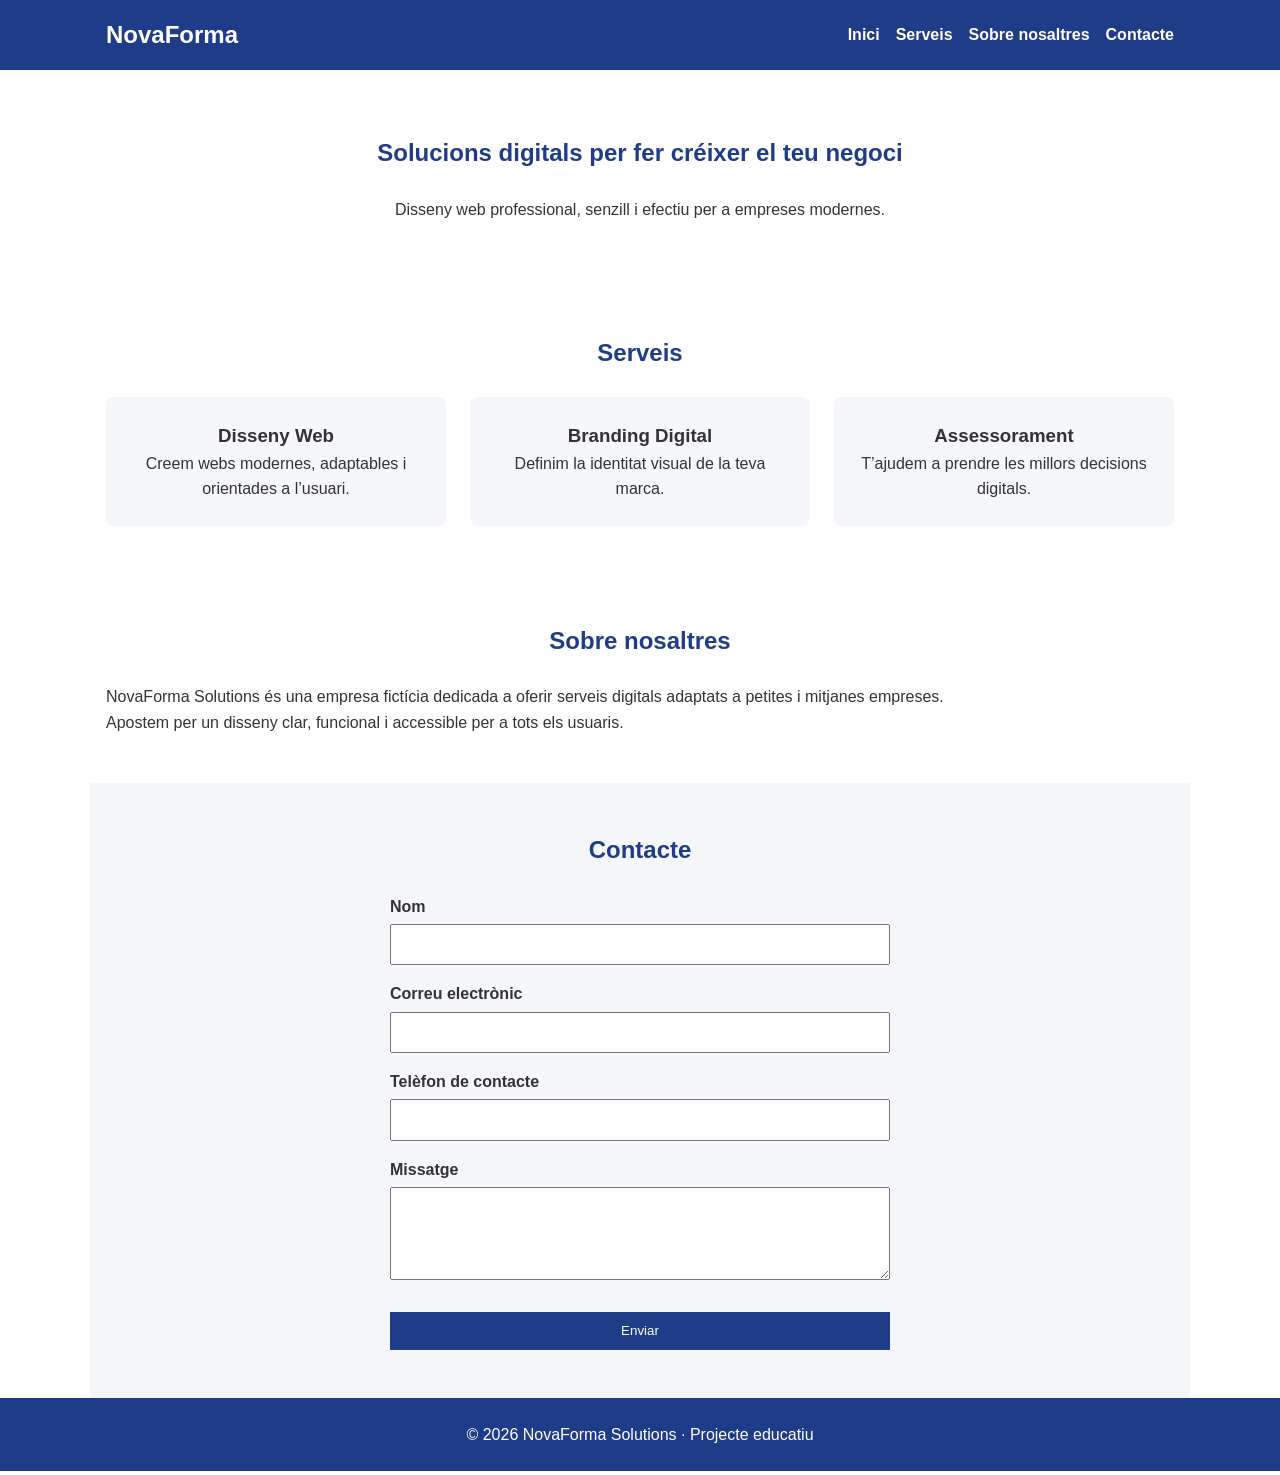
==== docs/index.html @ 30313395 "santi perravco" ====
<!DOCTYPE html>
<html lang="ca">
<head>
  <meta charset="UTF-8">
  <title>NovaForma Solutions</title>
  <meta name="viewport" content="width=device-width, initial-scale=1.0">

  <!-- Enlace al archivo de estilos -->
  <link rel="stylesheet" href="styles.css">
</head>

<body>

  <!-- ===== CABECERA Y NAVEGACIÓN ===== -->
  <header>
    <nav class="nav">
      <h1 class="logo">NovaForma</h1>
      <ul class="nav-links">
        <li><a href="#inici">Inici</a></li>
        <li><a href="#serveis">Serveis</a></li>
        <li><a href="#sobre-nosaltres">Sobre nosaltres</a></li>
        <li><a href="#contacte">Contacte</a></li>
      </ul>
    </nav>
  </header>

  <!-- ===== CONTENIDO PRINCIPAL ===== -->
  <main>

    <!-- SECCIÓN INICI -->
    <section id="inici" class="section hero">
      <h2>Solucions digitals per fer créixer el teu negoci</h2>
      <p>Disseny web professional, senzill i efectiu per a empreses modernes.</p>
    </section>

    <!-- SECCIÓN SERVEIS -->
    <section id="serveis" class="section">
      <h2>Serveis</h2>

      <div class="cards">
        <article class="card">
          <h3>Disseny Web</h3>
          <p>Creem webs modernes, adaptables i orientades a l’usuari.</p>
        </article>

        <article class="card">
          <h3>Branding Digital</h3>
          <p>Definim la identitat visual de la teva marca.</p>
        </article>

        <article class="card">
          <h3>Assessorament</h3>
          <p>T’ajudem a prendre les millors decisions digitals.</p>
        </article>
      </div>
    </section>

    <!-- SECCIÓN SOBRE NOSALTRES -->
    <section id="sobre-nosaltres" class="section">
      <h2>Sobre nosaltres</h2>
      <p>
        NovaForma Solutions és una empresa fictícia dedicada a oferir serveis
        digitals adaptats a petites i mitjanes empreses.
      </p>
      <p>
        Apostem per un disseny clar, funcional i accessible per a tots els usuaris.
      </p>
    </section>

    <!-- SECCIÓN CONTACTE -->
    <section id="contacte" class="section section-light">
      <h2>Contacte</h2>

      <form class="contact-form">
        <label>
          Nom
          <input type="text" name="nom" required>
        </label>

        <label>
          Correu electrònic
          <input type="email" name="email" required>
        </label>

        <label>
          Telèfon de contacte
          <input type="tel" name="telefon">
        </label>

        <label>
          Missatge
          <textarea name="missatge" rows="4" required></textarea>
        </label>

        <button type="submit">Enviar</button>
      </form>
    </section>

  </main>

  <!-- ===== PIE DE PÁGINA ===== -->
  <footer>
    <p>© 2026 NovaForma Solutions · Projecte educatiu</p>
  </footer>

  <!-- ===== STATCOUNTER (PEGAR AQUÍ TU SCRIPT REAL) ===== -->
  <!--
  <script type="text/javascript">
    // Código real de Statcounter
  </script>
  -->

</body>
</html>
---- docs/styles.css ----
/* =====================================
   VARIABLES GLOBALES
   Aquí definimos colores y tamaños
===================================== */
:root {
  --color-primario: #1f3c88;
  --color-secundario: #f5f7fa;
  --color-texto: #333;
  --color-blanco: #ffffff;

  --ancho-maximo: 1100px;
}

/* =====================================
   RESET BÁSICO
   Evita estilos raros del navegador
===================================== */
* {
  margin: 0;
  padding: 0;
  box-sizing: border-box;
}

/* =====================================
   ESTILOS GENERALES
===================================== */
body {
  font-family: Arial, Helvetica, sans-serif;
  color: var(--color-texto);
  line-height: 1.6;
  background-color: var(--color-blanco);
}

/* Secciones generales */
.section {
  max-width: var(--ancho-maximo);
  margin: auto;
  padding: 3rem 1rem;
}

/* Sección con fondo gris claro */
.section-light {
  background-color: var(--color-secundario);
}

/* Títulos principales */
h2 {
  text-align: center;
  margin-bottom: 1.5rem;
  color: var(--color-primario);
}

/* =====================================
   CABECERA Y NAVEGACIÓN
===================================== */
header {
  background-color: var(--color-primario);
}

/* Contenedor del menú */
.nav {
  max-width: var(--ancho-maximo);
  margin: auto;
  padding: 1rem;
  display: flex;
  justify-content: space-between;
  align-items: center;
}

/* Logo */
.logo {
  color: var(--color-blanco);
}

/* Lista de enlaces */
.nav-links {
  list-style: none;
  display: flex;
  gap: 1rem;
}

/* Enlaces del menú */
.nav-links a {
  color: var(--color-blanco);
  text-decoration: none;
  font-weight: bold;
}

/* Hover del menú */
.nav-links a:hover {
  text-decoration: underline;
}

/* =====================================
   SECCIÓN INICI (HERO)
===================================== */
.hero {
  text-align: center;
  padding: 4rem 1rem;
}

.hero p {
  max-width: 600px;
  margin: auto;
}

/* =====================================
   SECCIÓN SERVEIS
===================================== */
.cards {
  display: grid;
  gap: 1.5rem;
}

/* Tarjeta individual */
.card {
  background-color: var(--color-secundario);
  padding: 1.5rem;
  border-radius: 8px;
  text-align: center;
}

/* =====================================
   SECCIÓN CONTACTE – FORMULARIO
===================================== */
.contact-form {
  max-width: 500px;
  margin: auto;
  display: flex;
  flex-direction: column;
  gap: 1rem;
}

/* Etiquetas del formulario */
.contact-form label {
  display: flex;
  flex-direction: column;
  font-weight: bold;
}

/* Inputs y textarea */
.contact-form input,
.contact-form textarea {
  padding: 0.6rem;
  margin-top: 0.3rem;
  font-size: 1rem;
}

/* Botón */
.contact-form button {
  margin-top: 1rem;
  padding: 0.7rem;
  background-color: var(--color-primario);
  color: var(--color-blanco);
  border: none;
  cursor: pointer;
}

/* Hover del botón */
.contact-form button:hover {
  opacity: 0.9;
}

/* =====================================
   PIE DE PÁGINA
===================================== */
footer {
  background-color: var(--color-primario);
  color: var(--color-blanco);
  text-align: center;
  padding: 1.5rem;
}

/* =====================================
   RESPONSIVE (TABLET Y PC)
===================================== */
@media (min-width: 768px) {
  .cards {
    grid-template-columns: repeat(3, 1fr);
  }
}
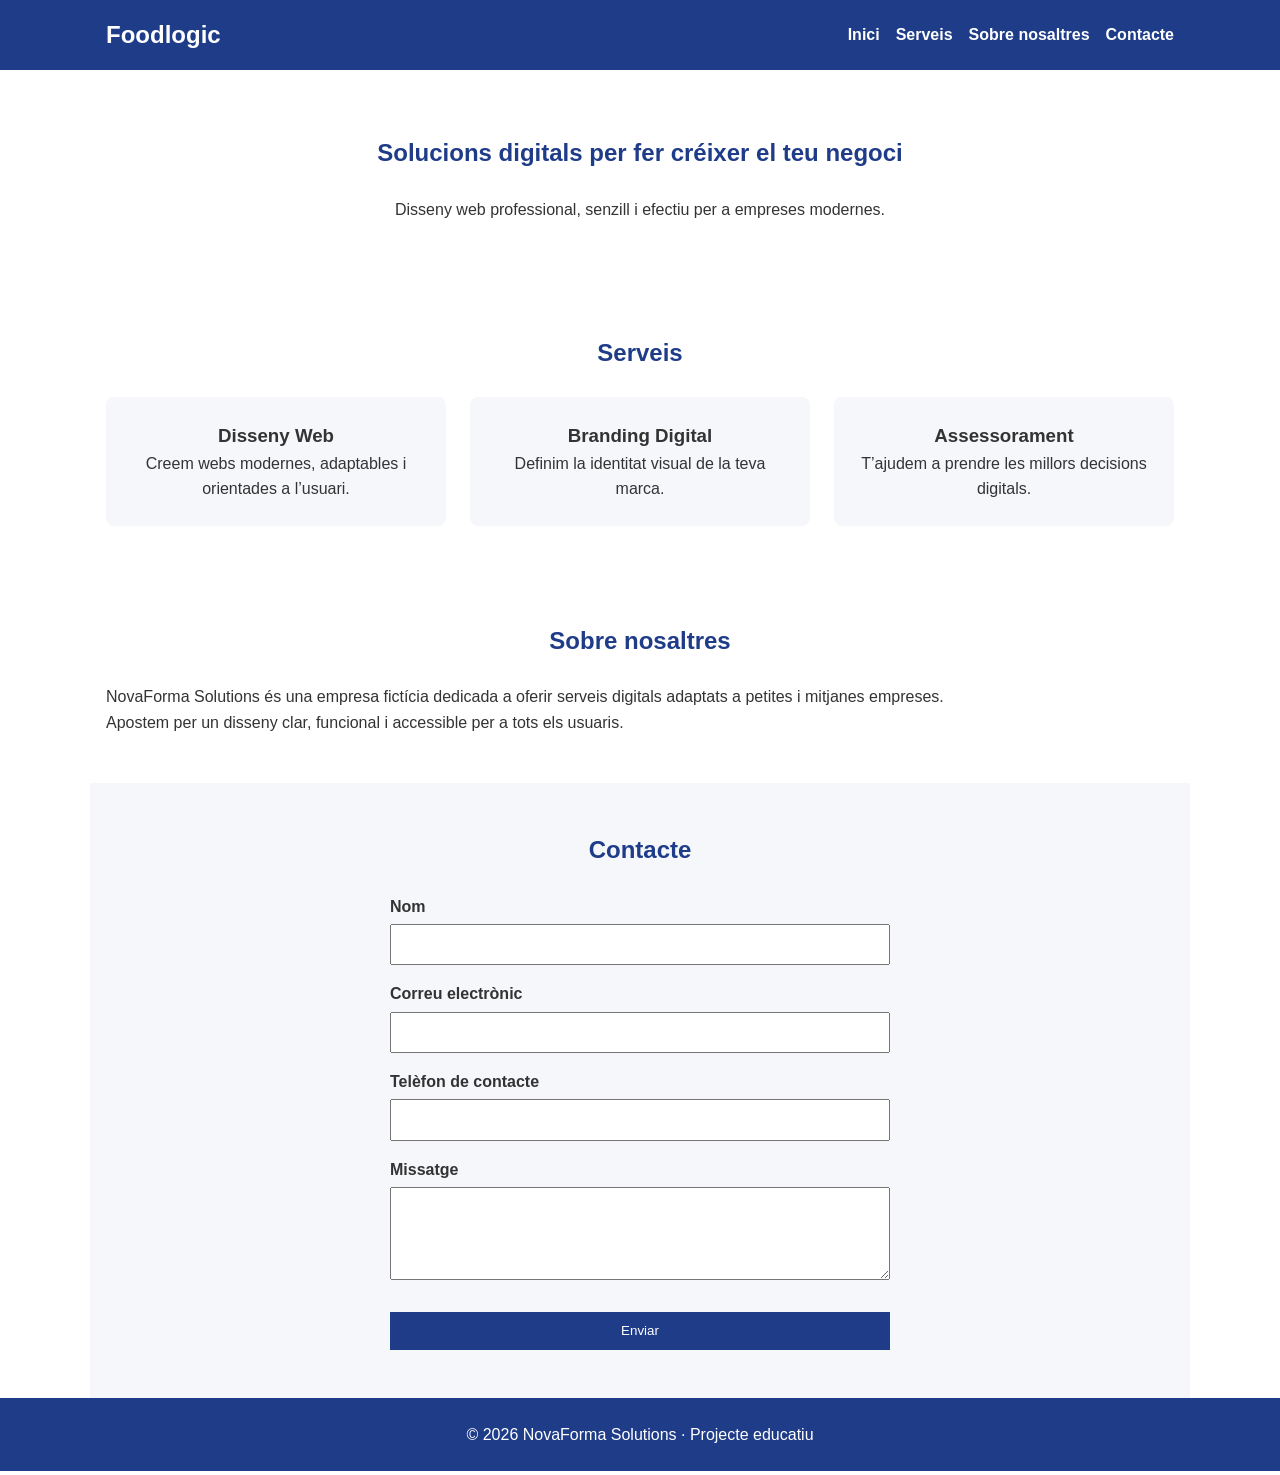
==== commit 7654c270: "santi perravco" ====
--- a/docs/index.html
+++ b/docs/index.html
@@ -2,7 +2,7 @@
 <html lang="ca">
 <head>
   <meta charset="UTF-8">
-  <title>NovaForma Solutions</title>
+  <title>Foodlogic</title>
   <meta name="viewport" content="width=device-width, initial-scale=1.0">
 
   <!-- Enlace al archivo de estilos -->
@@ -14,7 +14,7 @@
   <!-- ===== CABECERA Y NAVEGACIÓN ===== -->
   <header>
     <nav class="nav">
-      <h1 class="logo">NovaForma</h1>
+      <h1 class="logo">Foodlogic</h1>
       <ul class="nav-links">
         <li><a href="#inici">Inici</a></li>
         <li><a href="#serveis">Serveis</a></li>
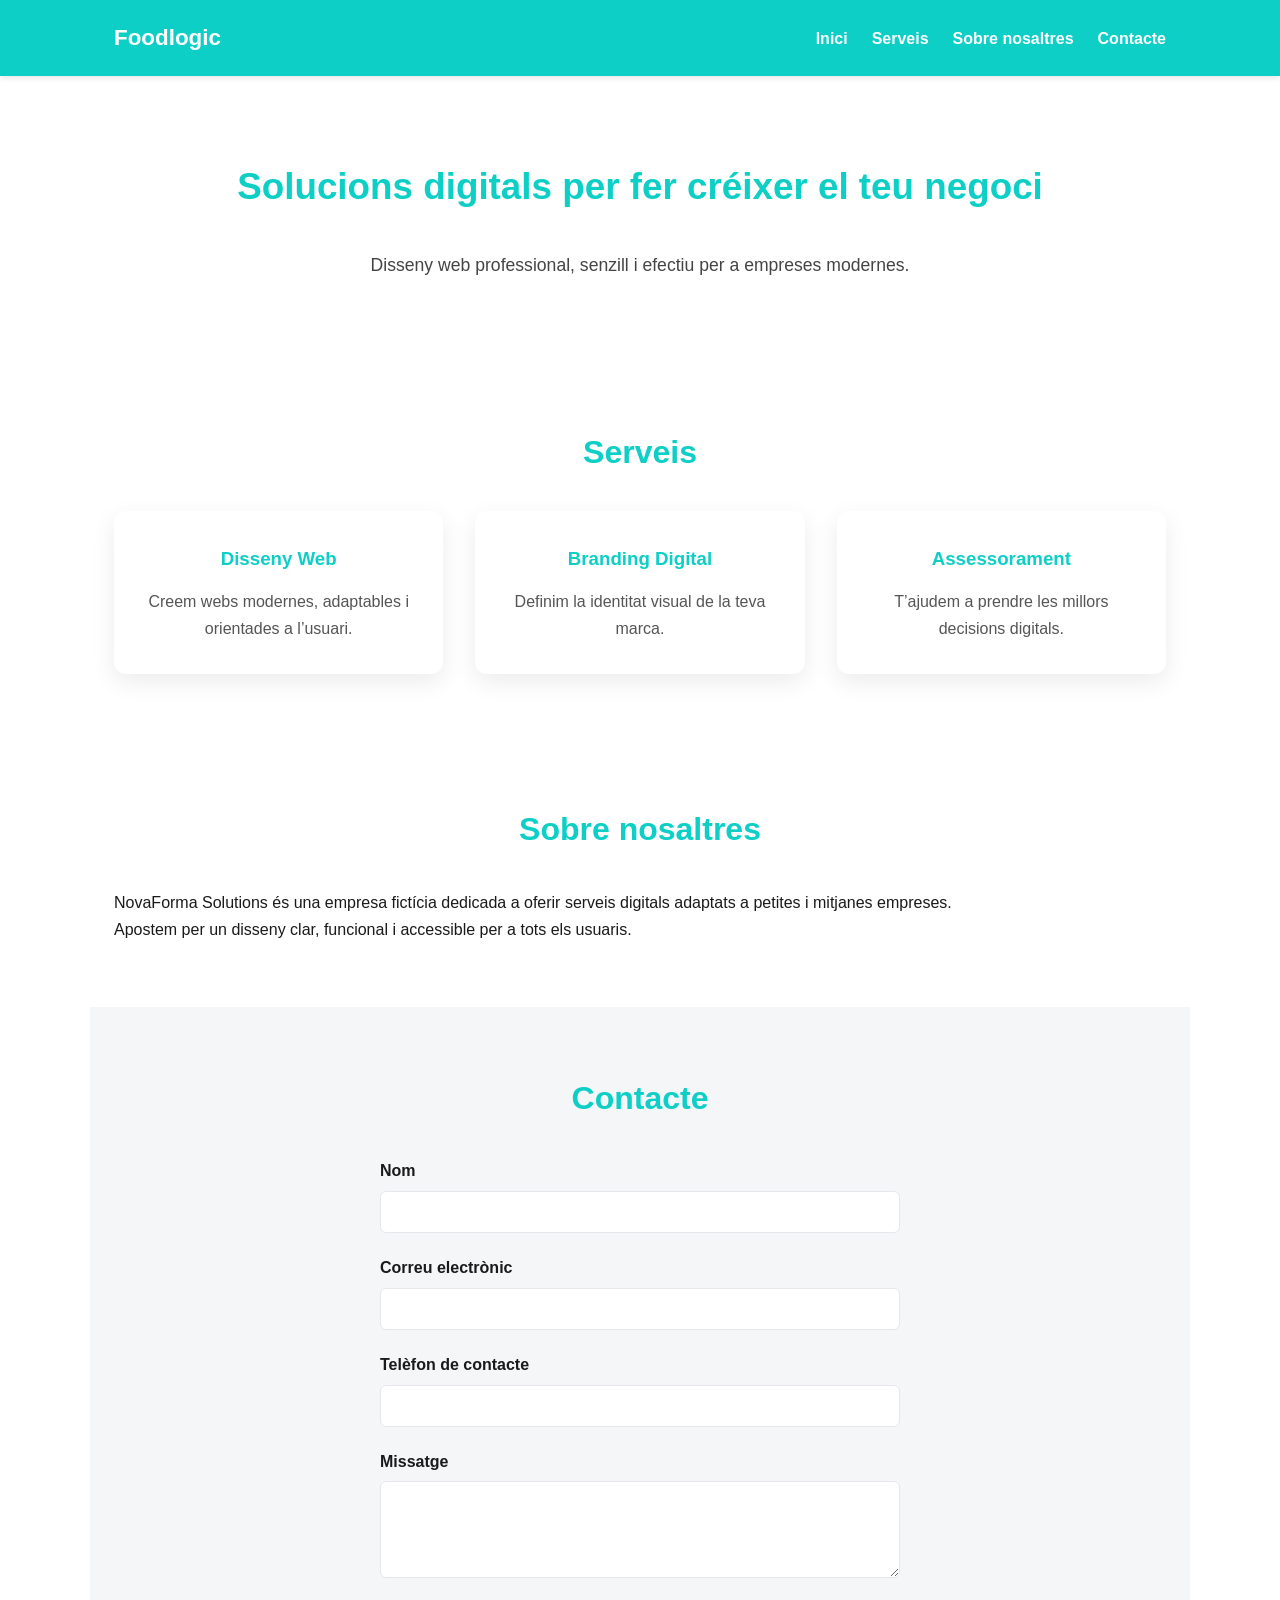
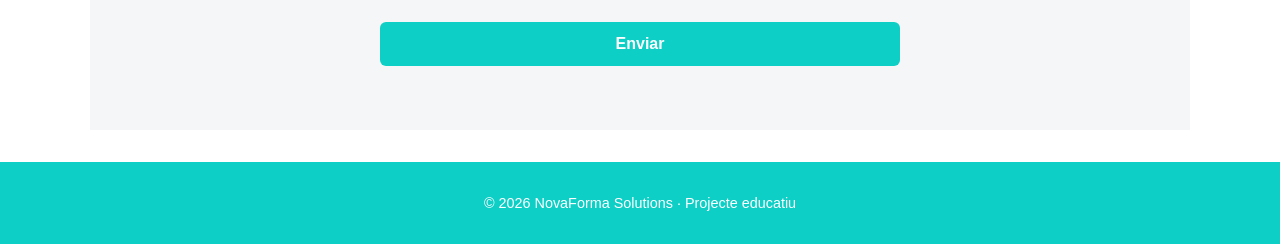
==== commit a1e89ea6: "Add Statcounter tracking code to index.html" ====
--- a/docs/index.html
+++ b/docs/index.html
@@ -109,6 +109,23 @@
     // Código real de Statcounter
   </script>
   -->
+  <!-- Default Statcounter code for foodlogistic
+https://vicenc18.github.io/web-corporativa/ -->
+<script type="text/javascript">
+var sc_project=13223253; 
+var sc_invisible=1; 
+var sc_security="d4a6f58a"; 
+</script>
+<script type="text/javascript"
+src="https://www.statcounter.com/counter/counter.js"
+async></script>
+<noscript><div class="statcounter"><a title="Web Analytics"
+href="https://statcounter.com/" target="_blank"><img
+class="statcounter"
+src="https://c.statcounter.com/13223253/0/d4a6f58a/1/"
+alt="Web Analytics"
+referrerPolicy="no-referrer-when-downgrade"></a></div></noscript>
+<!-- End of Statcounter Code -->
 
 </body>
-</html>+</html>
--- a/docs/styles.css
+++ b/docs/styles.css
@@ -1,19 +1,19 @@
 /* =====================================
    VARIABLES GLOBALES
-   Aquí definimos colores y tamaños
 ===================================== */
 :root {
-  --color-primario: #1f3c88;
-  --color-secundario: #f5f7fa;
-  --color-texto: #333;
+  --color-primario: #0dcfc6;
+  --color-primario-oscuro: #0aa09a;
+  --color-secundario: #f4f6f8;
+  --color-texto: #1a1a1a;
   --color-blanco: #ffffff;
+  --color-gris: #e5e7eb;
 
   --ancho-maximo: 1100px;
 }
 
 /* =====================================
-   RESET BÁSICO
-   Evita estilos raros del navegador
+   RESET
 ===================================== */
 * {
   margin: 0;
@@ -25,29 +25,31 @@
    ESTILOS GENERALES
 ===================================== */
 body {
-  font-family: Arial, Helvetica, sans-serif;
+  font-family: "Segoe UI", Arial, Helvetica, sans-serif;
   color: var(--color-texto);
-  line-height: 1.6;
+  line-height: 1.7;
   background-color: var(--color-blanco);
 }
 
-/* Secciones generales */
+/* Contenedor de secciones */
 .section {
   max-width: var(--ancho-maximo);
   margin: auto;
-  padding: 3rem 1rem;
-}
-
-/* Sección con fondo gris claro */
+  padding: 4rem 1.5rem;
+}
+
+/* Sección clara */
 .section-light {
   background-color: var(--color-secundario);
-}
-
-/* Títulos principales */
+  width: 100%;
+}
+
+/* Títulos */
 h2 {
   text-align: center;
-  margin-bottom: 1.5rem;
+  margin-bottom: 2rem;
   color: var(--color-primario);
+  font-size: 2rem;
 }
 
 /* =====================================
@@ -55,124 +57,154 @@
 ===================================== */
 header {
   background-color: var(--color-primario);
-}
-
-/* Contenedor del menú */
+  box-shadow: 0 2px 6px rgba(0, 0, 0, 0.1);
+}
+
 .nav {
   max-width: var(--ancho-maximo);
   margin: auto;
-  padding: 1rem;
+  padding: 1.2rem 1.5rem;
   display: flex;
   justify-content: space-between;
   align-items: center;
 }
 
-/* Logo */
 .logo {
   color: var(--color-blanco);
-}
-
-/* Lista de enlaces */
+  font-size: 1.4rem;
+}
+
+/* Menú */
 .nav-links {
   list-style: none;
   display: flex;
-  gap: 1rem;
-}
-
-/* Enlaces del menú */
+  gap: 1.5rem;
+}
+
 .nav-links a {
   color: var(--color-blanco);
   text-decoration: none;
-  font-weight: bold;
-}
-
-/* Hover del menú */
+  font-weight: 600;
+}
+
 .nav-links a:hover {
-  text-decoration: underline;
-}
-
-/* =====================================
-   SECCIÓN INICI (HERO)
+  opacity: 0.85;
+}
+
+/* =====================================
+   HERO / INICI
 ===================================== */
 .hero {
   text-align: center;
-  padding: 4rem 1rem;
+  padding: 5rem 1.5rem;
+}
+
+.hero h2 {
+  font-size: 2.3rem;
 }
 
 .hero p {
-  max-width: 600px;
-  margin: auto;
-}
-
-/* =====================================
-   SECCIÓN SERVEIS
+  max-width: 650px;
+  margin: 1rem auto 0;
+  font-size: 1.1rem;
+  color: #444;
+}
+
+/* =====================================
+   SERVEIS
 ===================================== */
 .cards {
   display: grid;
-  gap: 1.5rem;
-}
-
-/* Tarjeta individual */
+  gap: 2rem;
+}
+
 .card {
-  background-color: var(--color-secundario);
-  padding: 1.5rem;
-  border-radius: 8px;
-  text-align: center;
-}
-
-/* =====================================
-   SECCIÓN CONTACTE – FORMULARIO
+  background-color: var(--color-blanco);
+  padding: 2rem;
+  border-radius: 12px;
+  text-align: center;
+  box-shadow: 0 8px 25px rgba(0, 0, 0, 0.08);
+  transition: transform 0.3s ease, box-shadow 0.3s ease;
+}
+
+.card h3 {
+  margin-bottom: 0.8rem;
+  color: var(--color-primario);
+}
+
+.card p {
+  color: #555;
+}
+
+/* Hover tarjeta */
+.card:hover {
+  transform: translateY(-5px);
+  box-shadow: 0 12px 35px rgba(0, 0, 0, 0.12);
+}
+
+/* =====================================
+   CONTACTE – FORMULARIO
 ===================================== */
 .contact-form {
-  max-width: 500px;
+  max-width: 520px;
   margin: auto;
   display: flex;
   flex-direction: column;
-  gap: 1rem;
-}
-
-/* Etiquetas del formulario */
+  gap: 1.3rem;
+}
+
 .contact-form label {
   display: flex;
   flex-direction: column;
-  font-weight: bold;
-}
-
-/* Inputs y textarea */
+  font-weight: 600;
+}
+
 .contact-form input,
 .contact-form textarea {
-  padding: 0.6rem;
-  margin-top: 0.3rem;
+  padding: 0.7rem;
+  margin-top: 0.4rem;
   font-size: 1rem;
+  border-radius: 6px;
+  border: 1px solid var(--color-gris);
+}
+
+.contact-form input:focus,
+.contact-form textarea:focus {
+  outline: none;
+  border-color: var(--color-primario);
 }
 
 /* Botón */
 .contact-form button {
-  margin-top: 1rem;
-  padding: 0.7rem;
+  margin-top: 1.5rem;
+  padding: 0.8rem;
   background-color: var(--color-primario);
   color: var(--color-blanco);
   border: none;
+  border-radius: 6px;
+  font-size: 1rem;
+  font-weight: bold;
   cursor: pointer;
 }
 
-/* Hover del botón */
 .contact-form button:hover {
-  opacity: 0.9;
-}
-
-/* =====================================
-   PIE DE PÁGINA
+  background-color: var(--color-primario-oscuro);
+}
+
+/* =====================================
+   FOOTER
 ===================================== */
 footer {
   background-color: var(--color-primario);
   color: var(--color-blanco);
   text-align: center;
-  padding: 1.5rem;
-}
-
-/* =====================================
-   RESPONSIVE (TABLET Y PC)
+  padding: 1.8rem 1rem;
+  margin-top: 2rem;
+  font-size: 0.9rem;
+}
+
+/* =====================================
+   RESPONSIVE
 ===================================== */
 @media (min-width: 768px) {
   .cards {
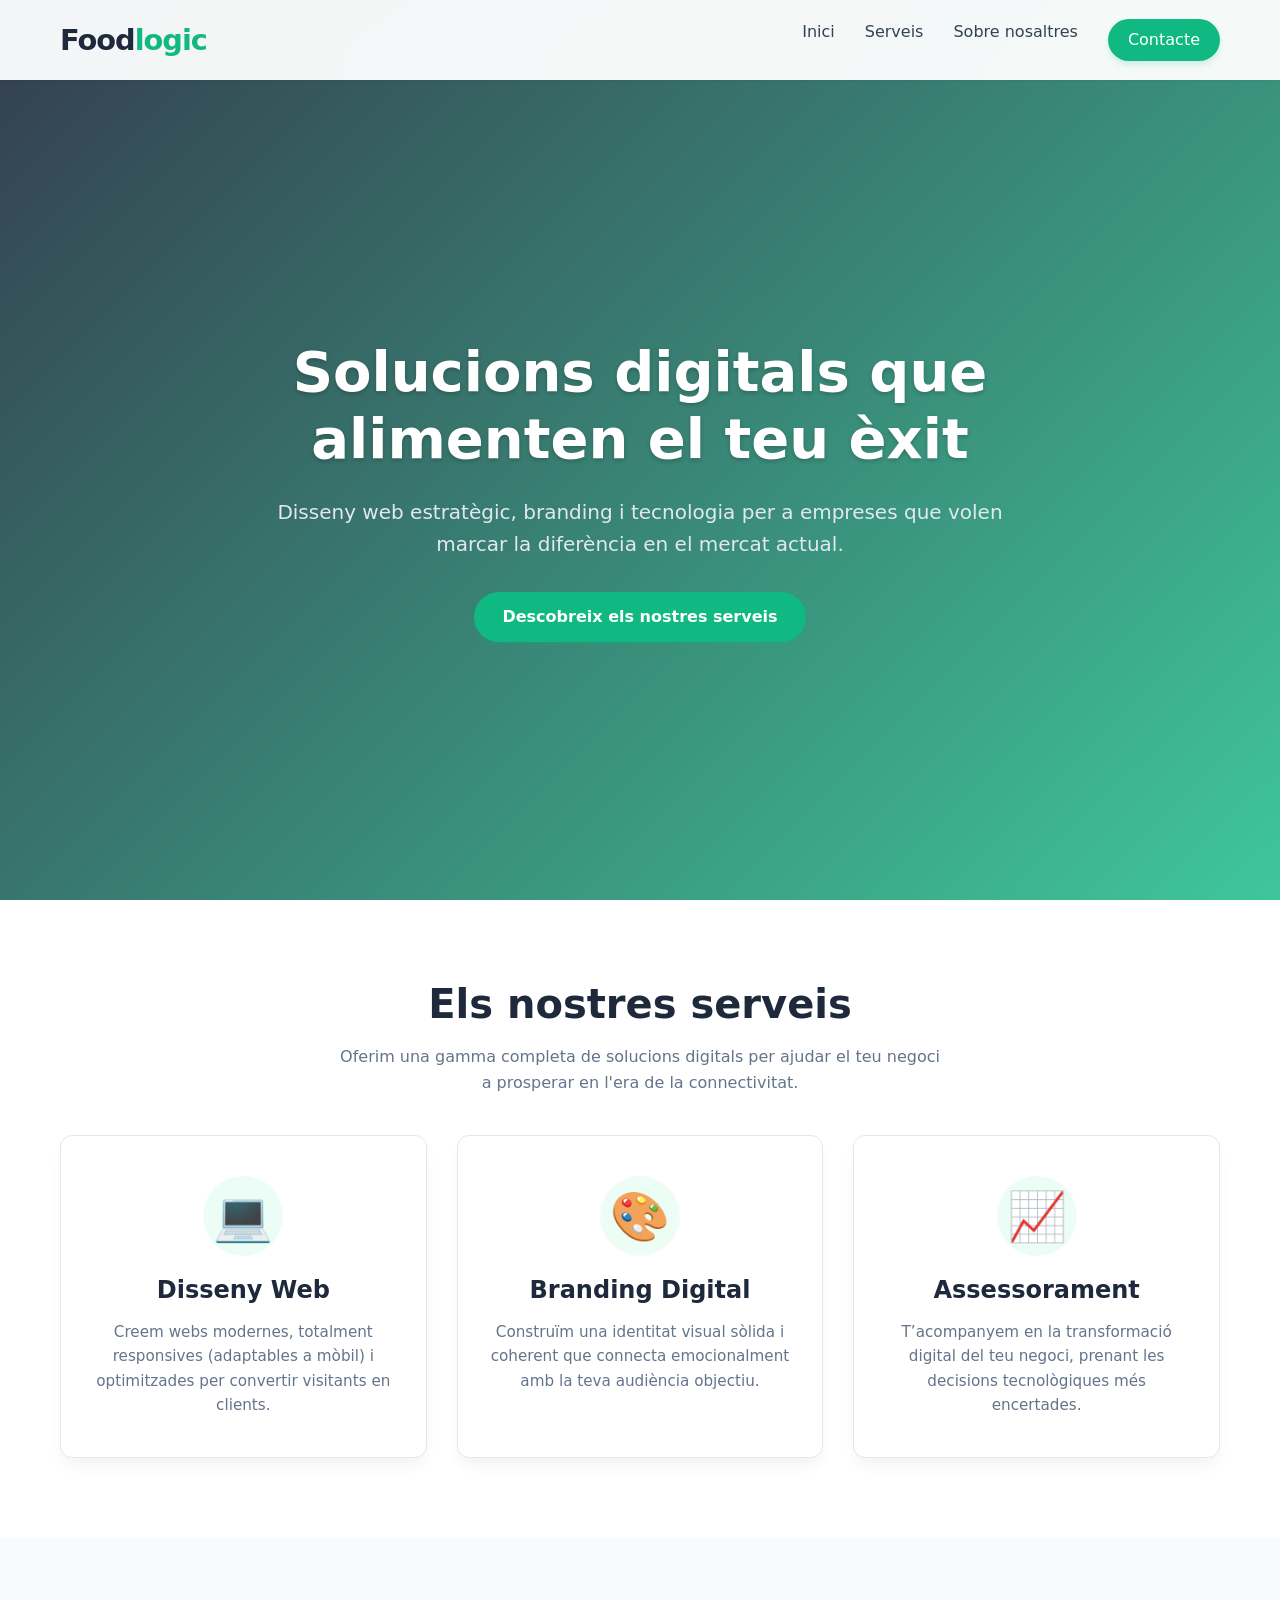
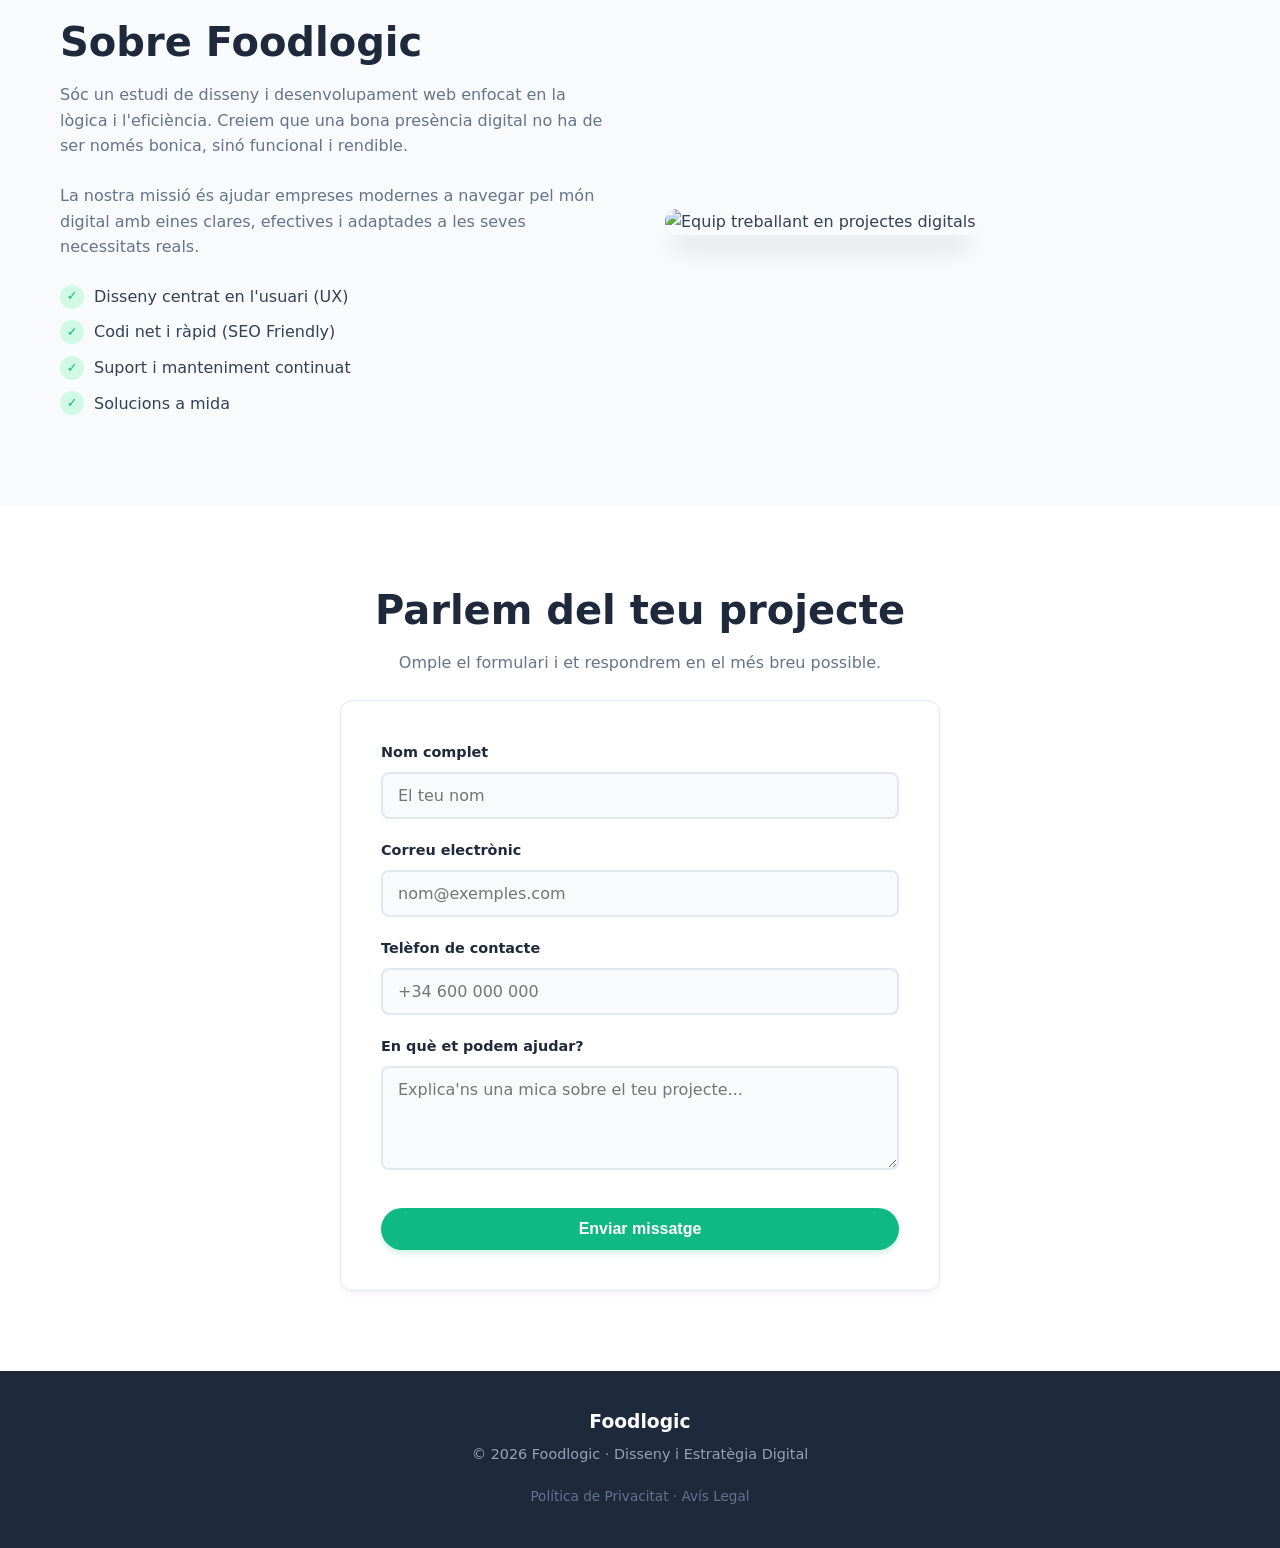
==== commit 6efdce5f: "Revamp index.html with enhanced styling, responsive design, and improved content structure" ====
--- a/docs/index.html
+++ b/docs/index.html
@@ -2,113 +2,605 @@
 <html lang="ca">
 <head>
   <meta charset="UTF-8">
-  <title>Foodlogic</title>
+  <title>Foodlogic | Solucions Digitals</title>
   <meta name="viewport" content="width=device-width, initial-scale=1.0">
-
-  <!-- Enlace al archivo de estilos -->
-  <link rel="stylesheet" href="styles.css">
+  <meta name="description" content="Disseny web, branding i estratègia digital per a empreses del sector alimentari i més enllà.">
+
+  <style>
+    /* =========================================
+       VARIABLES CSS & RESET
+       ========================================= */
+    :root {
+      /* Paleta de Colors */
+      --primary-color: #10b981; /* Verd Maragda Modern */
+      --primary-dark: #059669;
+      --secondary-color: #1e293b; /* Gris Fosc */
+      --accent-color: #f59e0b; /* Taronja suau per detalls */
+      --bg-light: #f8fafc;
+      --bg-white: #ffffff;
+      --text-main: #334155;
+      --text-light: #64748b;
+      --white: #ffffff;
+      
+      /* Espaiat i Dimensions */
+      --container-width: 1200px;
+      --header-height: 80px;
+      --border-radius: 12px;
+      --transition: all 0.3s ease;
+    }
+
+    * {
+      margin: 0;
+      padding: 0;
+      box-sizing: border-box;
+    }
+
+    html {
+      scroll-behavior: smooth;
+      font-family: 'Segoe UI', system-ui, -apple-system, sans-serif;
+      color: var(--text-main);
+      line-height: 1.6;
+    }
+
+    body {
+      background-color: var(--bg-light);
+      overflow-x: hidden;
+    }
+
+    /* Classes Utilitàries */
+    .container {
+      max-width: var(--container-width);
+      margin: 0 auto;
+      padding: 0 20px;
+    }
+
+    .section-padding {
+      padding: 80px 0;
+    }
+
+    h1, h2, h3 {
+      color: var(--secondary-color);
+      font-weight: 700;
+      line-height: 1.2;
+    }
+
+    h2 {
+      font-size: 2.5rem;
+      margin-bottom: 1rem;
+      text-align: center;
+    }
+
+    p {
+      margin-bottom: 1.5rem;
+      color: var(--text-light);
+    }
+
+    a {
+      text-decoration: none;
+      color: inherit;
+      transition: var(--transition);
+    }
+
+    /* Botons */
+    .btn {
+      display: inline-block;
+      padding: 12px 28px;
+      border-radius: 50px;
+      font-weight: 600;
+      cursor: pointer;
+      border: none;
+      font-size: 1rem;
+      transition: var(--transition);
+    }
+
+    .btn-primary {
+      background-color: var(--primary-color);
+      color: var(--white);
+      box-shadow: 0 4px 6px -1px rgba(16, 185, 129, 0.2);
+    }
+
+    .btn-primary:hover {
+      background-color: var(--primary-dark);
+      transform: translateY(-2px);
+      box-shadow: 0 10px 15px -3px rgba(16, 185, 129, 0.3);
+    }
+
+    /* =========================================
+       HEADER & NAV
+       ========================================= */
+    header {
+      height: var(--header-height);
+      background-color: rgba(255, 255, 255, 0.95);
+      backdrop-filter: blur(10px);
+      position: fixed;
+      top: 0;
+      width: 100%;
+      z-index: 1000;
+      box-shadow: 0 1px 3px rgba(0,0,0,0.05);
+      display: flex;
+      align-items: center;
+    }
+
+    .nav {
+      display: flex;
+      justify-content: space-between;
+      align-items: center;
+      width: 100%;
+    }
+
+    .logo {
+      font-size: 1.8rem;
+      font-weight: 800;
+      color: var(--secondary-color);
+      letter-spacing: -1px;
+    }
+
+    .logo span {
+      color: var(--primary-color);
+    }
+
+    .nav-links {
+      display: flex;
+      list-style: none;
+      gap: 30px;
+    }
+
+    .nav-links a {
+      font-weight: 500;
+      color: var(--text-main);
+      position: relative;
+    }
+
+    .nav-links a::after {
+      content: '';
+      position: absolute;
+      width: 0;
+      height: 2px;
+      bottom: -4px;
+      left: 0;
+      background-color: var(--primary-color);
+      transition: var(--transition);
+    }
+
+    .nav-links a:hover::after,
+    .nav-links a.active::after {
+      width: 100%;
+    }
+
+    .nav-links a:hover {
+      color: var(--primary-color);
+    }
+
+    /* Menú Mòbil */
+    .hamburger {
+      display: none;
+      cursor: pointer;
+      flex-direction: column;
+      gap: 5px;
+    }
+
+    .bar {
+      width: 25px;
+      height: 3px;
+      background-color: var(--secondary-color);
+      transition: var(--transition);
+    }
+
+    /* =========================================
+       HERO SECTION
+       ========================================= */
+    .hero {
+      height: 100vh;
+      min-height: 600px;
+      display: flex;
+      align-items: center;
+      justify-content: center;
+      text-align: center;
+      background: linear-gradient(135deg, rgba(30, 41, 59, 0.9), rgba(16, 185, 129, 0.8)), 
+                  url('https://picsum.photos/seed/foodlogictech/1920/1080.jpg') no-repeat center center/cover;
+      color: var(--white);
+      padding-top: var(--header-height);
+    }
+
+    .hero-content {
+      max-width: 800px;
+      padding: 20px;
+      animation: fadeIn 1s ease-out;
+    }
+
+    .hero h2 {
+      font-size: 3.5rem;
+      margin-bottom: 1.5rem;
+      color: var(--white);
+      text-shadow: 0 2px 4px rgba(0,0,0,0.2);
+    }
+
+    .hero p {
+      font-size: 1.25rem;
+      color: #e2e8f0;
+      margin-bottom: 2rem;
+    }
+
+    /* =========================================
+       SERVEIS
+       ========================================= */
+    #serveis {
+      background-color: var(--bg-white);
+    }
+
+    .cards-container {
+      display: grid;
+      grid-template-columns: repeat(auto-fit, minmax(300px, 1fr));
+      gap: 30px;
+      margin-top: 40px;
+    }
+
+    .card {
+      background: var(--white);
+      padding: 40px 30px;
+      border-radius: var(--border-radius);
+      box-shadow: 0 10px 15px -3px rgba(0, 0, 0, 0.05);
+      border: 1px solid #e2e8f0;
+      transition: var(--transition);
+      text-align: center;
+    }
+
+    .card:hover {
+      transform: translateY(-10px);
+      box-shadow: 0 20px 25px -5px rgba(0, 0, 0, 0.1);
+      border-color: var(--primary-color);
+    }
+
+    .card-icon {
+      font-size: 3rem;
+      margin-bottom: 20px;
+      display: inline-block;
+      background: #ecfdf5;
+      width: 80px;
+      height: 80px;
+      line-height: 80px;
+      border-radius: 50%;
+      color: var(--primary-color);
+    }
+
+    .card h3 {
+      margin-bottom: 15px;
+      font-size: 1.5rem;
+    }
+
+    .card p {
+      font-size: 0.95rem;
+      margin-bottom: 0;
+    }
+
+    /* =========================================
+       SOBRE NOSALTRES
+       ========================================= */
+    #sobre-nosaltres {
+      background-color: var(--bg-light);
+    }
+
+    .about-grid {
+      display: grid;
+      grid-template-columns: 1fr 1fr;
+      gap: 50px;
+      align-items: center;
+    }
+
+    .about-image img {
+      width: 100%;
+      border-radius: var(--border-radius);
+      box-shadow: 0 20px 25px -5px rgba(0, 0, 0, 0.1);
+    }
+
+    .about-text h2 {
+      text-align: left;
+    }
+
+    .features-list {
+      list-style: none;
+      margin-top: 20px;
+    }
+
+    .features-list li {
+      margin-bottom: 10px;
+      display: flex;
+      align-items: center;
+      color: var(--text-main);
+      font-weight: 500;
+    }
+
+    .features-list li::before {
+      content: '✓';
+      color: var(--primary-color);
+      font-weight: bold;
+      margin-right: 10px;
+      background: #d1fae5;
+      border-radius: 50%;
+      width: 24px;
+      height: 24px;
+      display: flex;
+      align-items: center;
+      justify-content: center;
+      font-size: 0.8rem;
+    }
+
+    /* =========================================
+       CONTACTE
+       ========================================= */
+    #contacte {
+      background-color: var(--bg-white);
+    }
+
+    .contact-wrapper {
+      max-width: 600px;
+      margin: 0 auto;
+      background: var(--white);
+      padding: 40px;
+      border-radius: var(--border-radius);
+      box-shadow: 0 4px 6px -1px rgba(0, 0, 0, 0.05);
+      border: 1px solid #e2e8f0;
+    }
+
+    .contact-form {
+      display: flex;
+      flex-direction: column;
+      gap: 20px;
+    }
+
+    .form-group label {
+      display: block;
+      margin-bottom: 8px;
+      font-weight: 600;
+      color: var(--secondary-color);
+      font-size: 0.9rem;
+    }
+
+    .form-group input,
+    .form-group textarea {
+      width: 100%;
+      padding: 12px 15px;
+      border: 2px solid #e2e8f0;
+      border-radius: 8px;
+      font-family: inherit;
+      font-size: 1rem;
+      transition: var(--transition);
+      background-color: #f8fafc;
+    }
+
+    .form-group input:focus,
+    .form-group textarea:focus {
+      outline: none;
+      border-color: var(--primary-color);
+      background-color: var(--white);
+      box-shadow: 0 0 0 3px rgba(16, 185, 129, 0.1);
+    }
+
+    .contact-form button {
+      margin-top: 10px;
+      width: 100%;
+    }
+
+    /* =========================================
+       FOOTER
+       ========================================= */
+    footer {
+      background-color: var(--secondary-color);
+      color: var(--white);
+      padding: 40px 0;
+      text-align: center;
+    }
+
+    footer p {
+      color: #94a3b8;
+      font-size: 0.9rem;
+      margin-bottom: 0;
+    }
+
+    /* =========================================
+       RESPONSIVE DESIGN
+       ========================================= */
+    @media (max-width: 768px) {
+      .hero h2 {
+        font-size: 2.5rem;
+      }
+
+      .hamburger {
+        display: flex;
+        z-index: 1001;
+      }
+
+      .nav-links {
+        position: fixed;
+        top: 0;
+        right: -100%;
+        height: 100vh;
+        width: 70%;
+        background-color: var(--white);
+        flex-direction: column;
+        justify-content: center;
+        align-items: center;
+        box-shadow: -5px 0 15px rgba(0,0,0,0.1);
+        transition: 0.4s ease-in-out;
+      }
+
+      .nav-links.active {
+        right: 0;
+      }
+
+      .about-grid {
+        grid-template-columns: 1fr;
+      }
+      
+      .about-image {
+        order: -1; /* Imatge a dalt en mòbil */
+      }
+    }
+
+    /* Animacions */
+    @keyframes fadeIn {
+      from { opacity: 0; transform: translateY(20px); }
+      to { opacity: 1; transform: translateY(0); }
+    }
+  </style>
 </head>
 
 <body>
 
   <!-- ===== CABECERA Y NAVEGACIÓN ===== -->
   <header>
-    <nav class="nav">
-      <h1 class="logo">Foodlogic</h1>
-      <ul class="nav-links">
+    <div class="container nav">
+      <a href="#" class="logo">Food<span>logic</span></a>
+      
+      <div class="hamburger" id="hamburger">
+        <div class="bar"></div>
+        <div class="bar"></div>
+        <div class="bar"></div>
+      </div>
+
+      <ul class="nav-links" id="nav-links">
         <li><a href="#inici">Inici</a></li>
         <li><a href="#serveis">Serveis</a></li>
         <li><a href="#sobre-nosaltres">Sobre nosaltres</a></li>
-        <li><a href="#contacte">Contacte</a></li>
+        <li><a href="#contacte" class="btn btn-primary" style="padding: 8px 20px; color: white;">Contacte</a></li>
       </ul>
-    </nav>
+    </div>
   </header>
 
   <!-- ===== CONTENIDO PRINCIPAL ===== -->
   <main>
 
     <!-- SECCIÓN INICI -->
-    <section id="inici" class="section hero">
-      <h2>Solucions digitals per fer créixer el teu negoci</h2>
-      <p>Disseny web professional, senzill i efectiu per a empreses modernes.</p>
-    </section>
-
-    <!-- SECCIÓN SERVEIS -->
-    <section id="serveis" class="section">
-      <h2>Serveis</h2>
-
-      <div class="cards">
-        <article class="card">
-          <h3>Disseny Web</h3>
-          <p>Creem webs modernes, adaptables i orientades a l’usuari.</p>
-        </article>
-
-        <article class="card">
-          <h3>Branding Digital</h3>
-          <p>Definim la identitat visual de la teva marca.</p>
-        </article>
-
-        <article class="card">
-          <h3>Assessorament</h3>
-          <p>T’ajudem a prendre les millors decisions digitals.</p>
-        </article>
+    <section id="inici" class="hero">
+      <div class="hero-content">
+        <h2>Solucions digitals que alimenten el teu èxit</h2>
+        <p>Disseny web estratègic, branding i tecnologia per a empreses que volen marcar la diferència en el mercat actual.</p>
+        <a href="#serveis" class="btn btn-primary">Descobreix els nostres serveis</a>
       </div>
     </section>
 
+    <!-- SECCIÓN SERVEIS -->
+    <section id="serveis" class="section-padding">
+      <div class="container">
+        <h2>Els nostres serveis</h2>
+        <p style="text-align: center; max-width: 600px; margin: 0 auto;">Oferim una gamma completa de solucions digitals per ajudar el teu negoci a prosperar en l'era de la connectivitat.</p>
+
+        <div class="cards-container">
+          <article class="card">
+            <div class="card-icon">💻</div>
+            <h3>Disseny Web</h3>
+            <p>Creem webs modernes, totalment responsives (adaptables a mòbil) i optimitzades per convertir visitants en clients.</p>
+          </article>
+
+          <article class="card">
+            <div class="card-icon">🎨</div>
+            <h3>Branding Digital</h3>
+            <p>Construïm una identitat visual sòlida i coherent que connecta emocionalment amb la teva audiència objectiu.</p>
+          </article>
+
+          <article class="card">
+            <div class="card-icon">📈</div>
+            <h3>Assessorament</h3>
+            <p>T’acompanyem en la transformació digital del teu negoci, prenant les decisions tecnològiques més encertades.</p>
+          </article>
+        </div>
+      </div>
+    </section>
+
     <!-- SECCIÓN SOBRE NOSALTRES -->
-    <section id="sobre-nosaltres" class="section">
-      <h2>Sobre nosaltres</h2>
-      <p>
-        NovaForma Solutions és una empresa fictícia dedicada a oferir serveis
-        digitals adaptats a petites i mitjanes empreses.
-      </p>
-      <p>
-        Apostem per un disseny clar, funcional i accessible per a tots els usuaris.
-      </p>
+    <section id="sobre-nosaltres" class="section-padding">
+      <div class="container about-grid">
+        <div class="about-text">
+          <h2>Sobre Foodlogic</h2>
+          <p>
+            Sóc un estudi de disseny i desenvolupament web enfocat en la lògica i l'eficiència. Creiem que una bona presència digital no ha de ser només bonica, sinó funcional i rendible.
+          </p>
+          <p>
+            La nostra missió és ajudar empreses modernes a navegar pel món digital amb eines clares, efectives i adaptades a les seves necessitats reals.
+          </p>
+          <ul class="features-list">
+            <li>Disseny centrat en l'usuari (UX)</li>
+            <li>Codi net i ràpid (SEO Friendly)</li>
+            <li>Suport i manteniment continuat</li>
+            <li>Solucions a mida</li>
+          </ul>
+        </div>
+        <div class="about-image">
+          <!-- Imatge d'oficina moderna / treball en equip -->
+          <img src="https://picsum.photos/seed/working/600/400" alt="Equip treballant en projectes digitals" loading="lazy">
+        </div>
+      </div>
     </section>
 
     <!-- SECCIÓN CONTACTE -->
-    <section id="contacte" class="section section-light">
-      <h2>Contacte</h2>
-
-      <form class="contact-form">
-        <label>
-          Nom
-          <input type="text" name="nom" required>
-        </label>
-
-        <label>
-          Correu electrònic
-          <input type="email" name="email" required>
-        </label>
-
-        <label>
-          Telèfon de contacte
-          <input type="tel" name="telefon">
-        </label>
-
-        <label>
-          Missatge
-          <textarea name="missatge" rows="4" required></textarea>
-        </label>
-
-        <button type="submit">Enviar</button>
-      </form>
+    <section id="contacte" class="section-padding">
+      <div class="container">
+        <h2>Parlem del teu projecte</h2>
+        <p style="text-align: center;">Omple el formulari i et respondrem en el més breu possible.</p>
+        
+        <div class="contact-wrapper">
+          <form class="contact-form" action="#" method="POST">
+            <div class="form-group">
+              <label for="nom">Nom complet</label>
+              <input type="text" id="nom" name="nom" placeholder="El teu nom" required>
+            </div>
+
+            <div class="form-group">
+              <label for="email">Correu electrònic</label>
+              <input type="email" id="email" name="email" placeholder="nom@exemples.com" required>
+            </div>
+
+            <div class="form-group">
+              <label for="telefon">Telèfon de contacte</label>
+              <input type="tel" id="telefon" name="telefon" placeholder="+34 600 000 000">
+            </div>
+
+            <div class="form-group">
+              <label for="missatge">En què et podem ajudar?</label>
+              <textarea id="missatge" name="missatge" rows="4" placeholder="Explica'ns una mica sobre el teu projecte..." required></textarea>
+            </div>
+
+            <button type="submit" class="btn btn-primary">Enviar missatge</button>
+          </form>
+        </div>
+      </div>
     </section>
 
   </main>
 
   <!-- ===== PIE DE PÁGINA ===== -->
   <footer>
-    <p>© 2026 NovaForma Solutions · Projecte educatiu</p>
+    <div class="container">
+      <h3 style="color: white; margin-bottom: 10px;">Foodlogic</h3>
+      <p>© 2026 Foodlogic · Disseny i Estratègia Digital</p>
+      <div style="margin-top: 20px; font-size: 0.85rem; color: #64748b;">
+        <a href="#">Política de Privacitat</a> · <a href="#">Avís Legal</a>
+      </div>
+    </div>
   </footer>
 
-  <!-- ===== STATCOUNTER (PEGAR AQUÍ TU SCRIPT REAL) ===== -->
-  <!--
-  <script type="text/javascript">
-    // Código real de Statcounter
+  <!-- ===== SCRIPT PER AL MENÚ MÒBIL ===== -->
+  <script>
+    const hamburger = document.getElementById('hamburger');
+    const navLinks = document.getElementById('nav-links');
+    const links = document.querySelectorAll('.nav-links li');
+
+    hamburger.addEventListener('click', () => {
+      navLinks.classList.toggle('active');
+      
+      // Animació simple de l'icono
+      hamburger.classList.toggle('toggle');
+    });
+
+    // Tancar el menú en fer clic en un enllaç
+    links.forEach(link => {
+      link.addEventListener('click', () => {
+        navLinks.classList.remove('active');
+      });
+    });
   </script>
-  -->
+
+  <!-- ===== STATCOUNTER ===== -->
   <!-- Default Statcounter code for foodlogistic
 https://vicenc18.github.io/web-corporativa/ -->
 <script type="text/javascript">
@@ -128,4 +620,4 @@
 <!-- End of Statcounter Code -->
 
 </body>
-</html>
+</html>
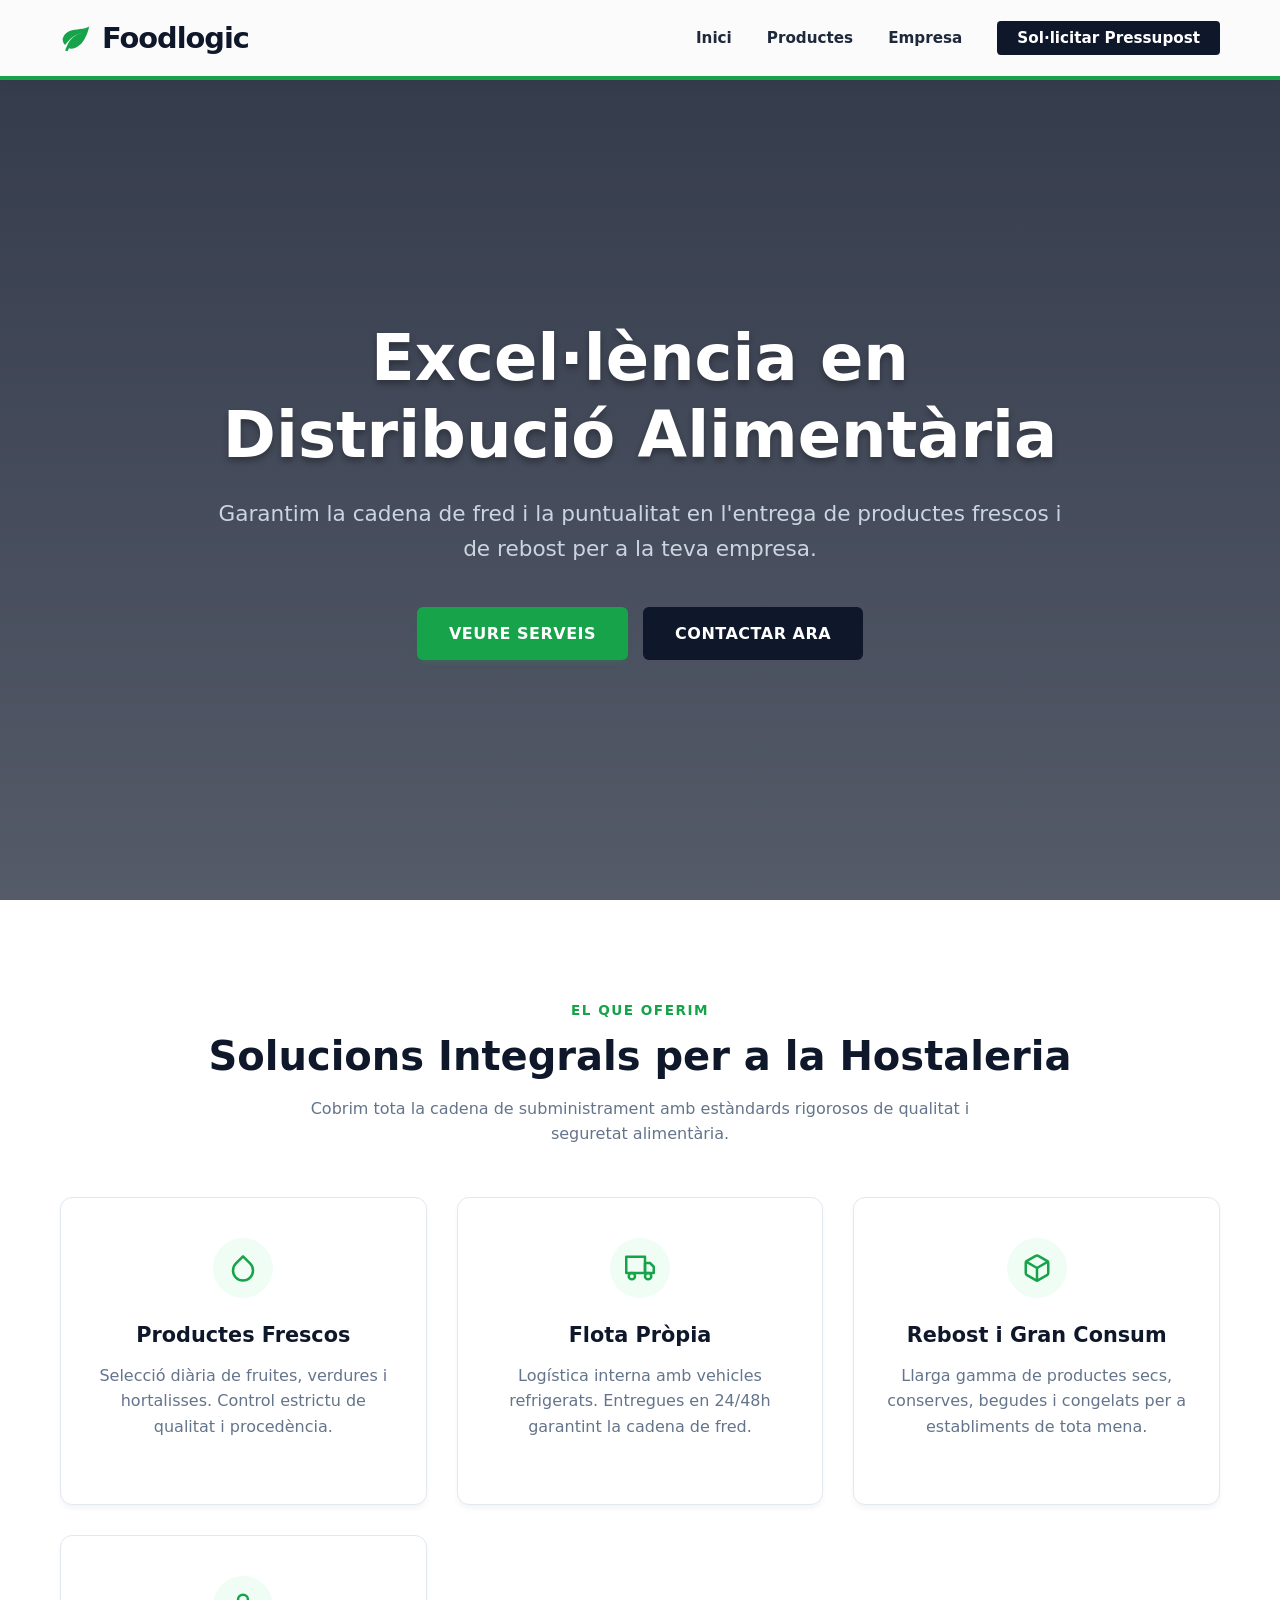
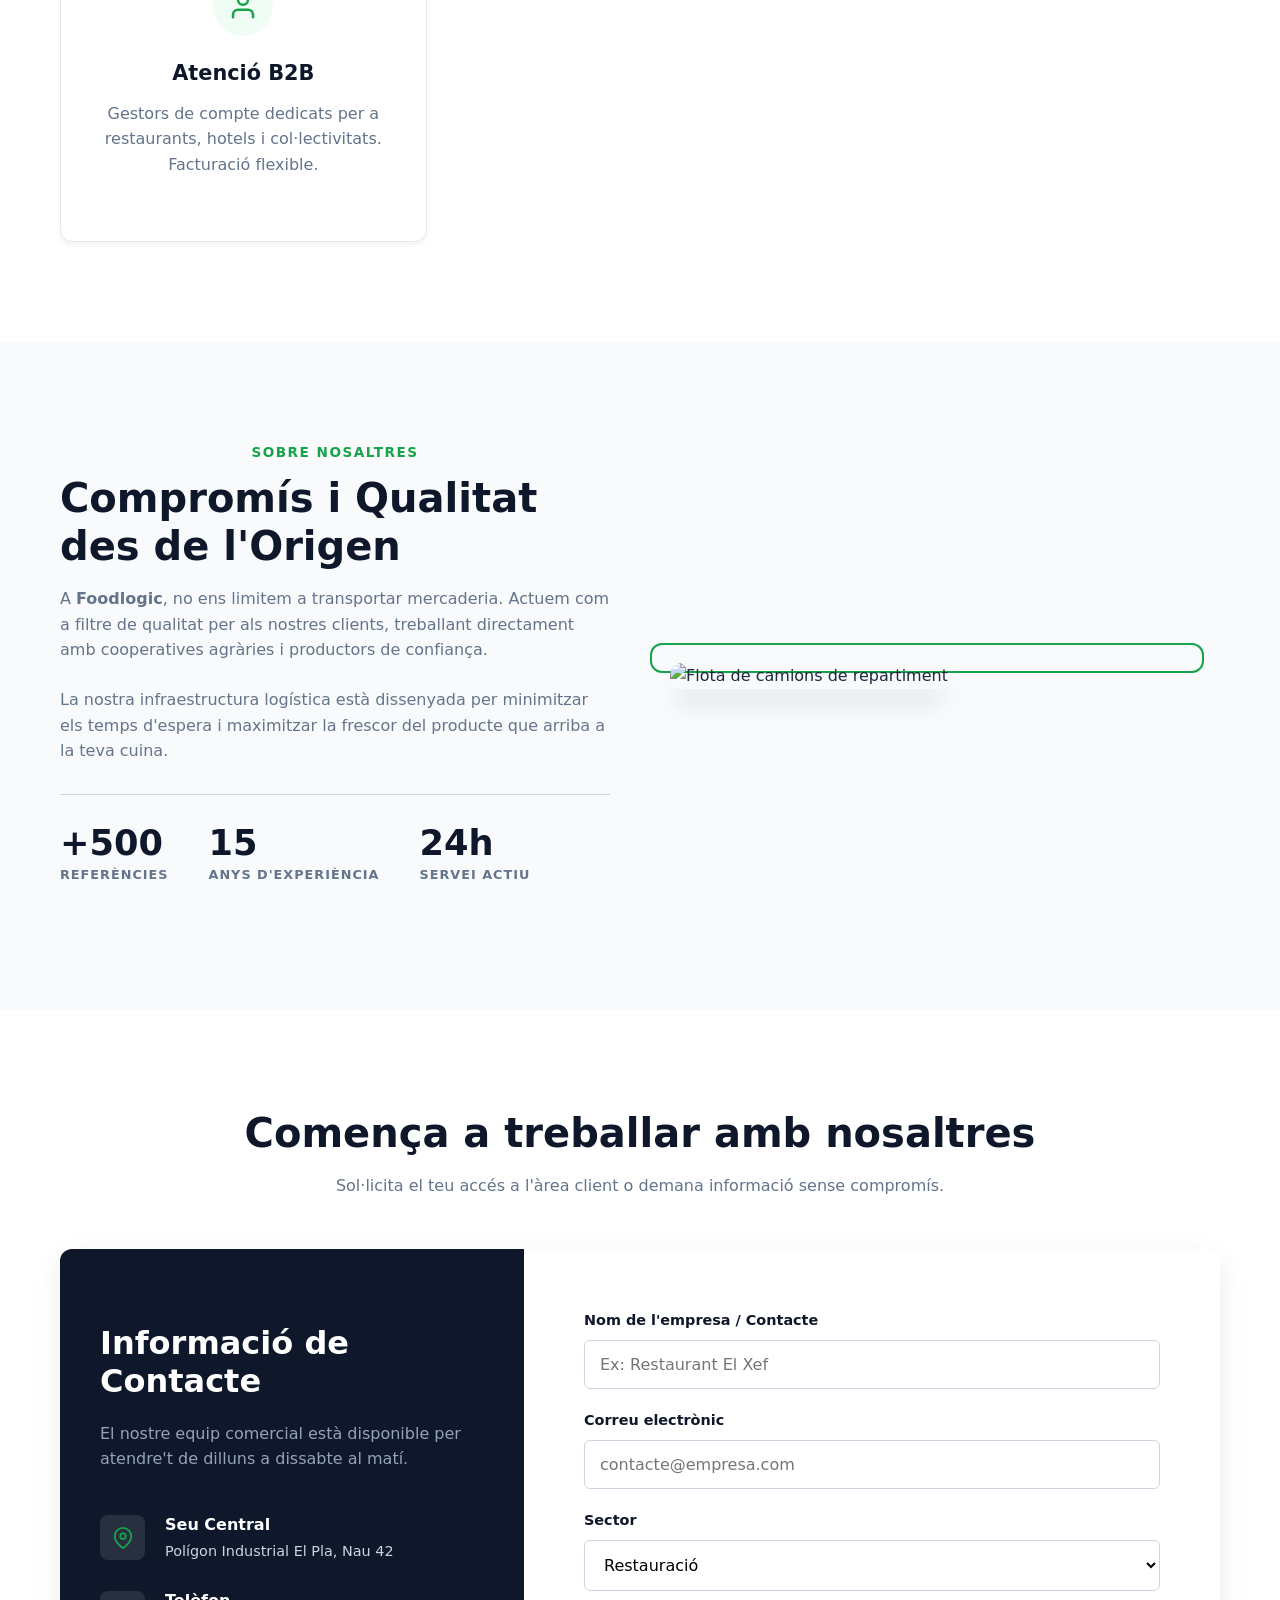
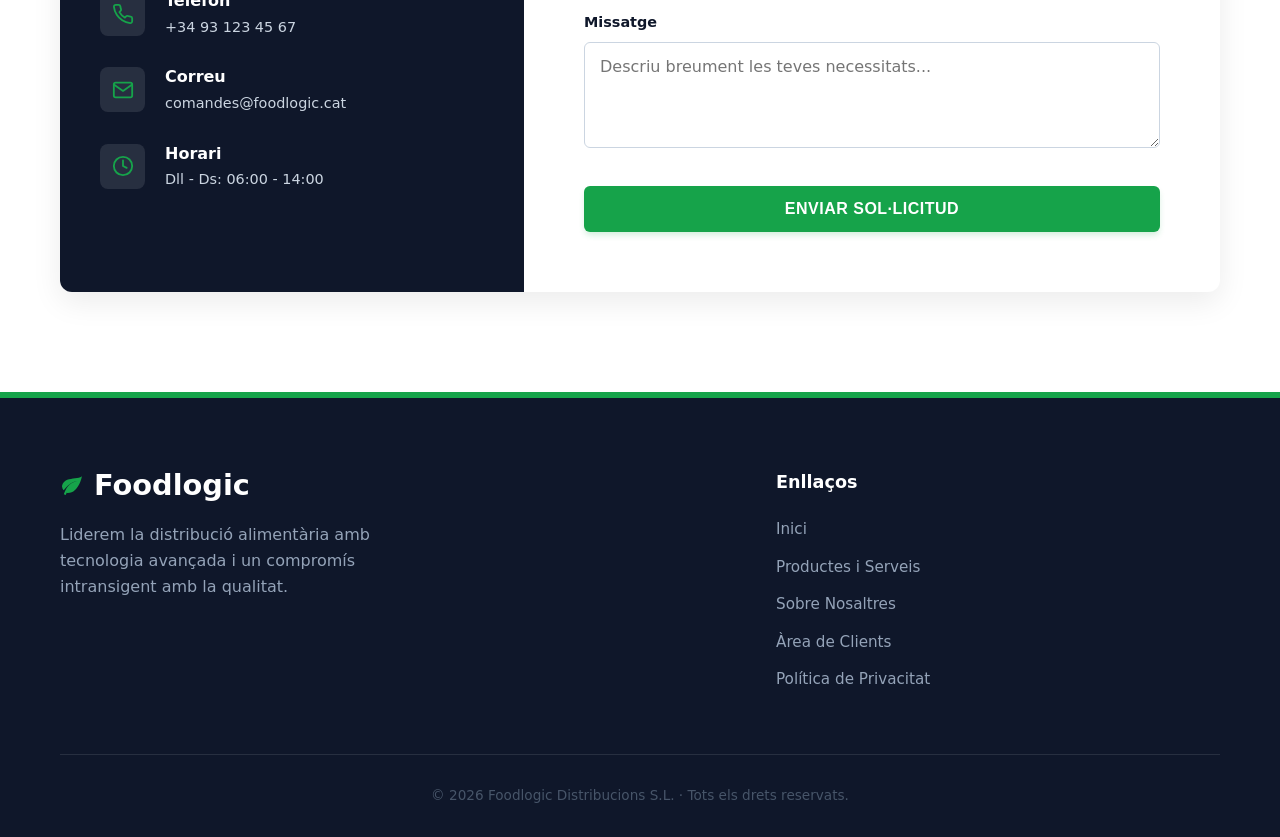
==== commit 8ef3c7a3: "Update index.html with new branding, improved content structure, and enhanced styling for better use" ====
--- a/docs/index.html
+++ b/docs/index.html
@@ -2,30 +2,30 @@
 <html lang="ca">
 <head>
   <meta charset="UTF-8">
-  <title>Foodlogic | Solucions Digitals</title>
+  <title>Foodlogic | Distribució d'Aliments</title>
   <meta name="viewport" content="width=device-width, initial-scale=1.0">
-  <meta name="description" content="Disseny web, branding i estratègia digital per a empreses del sector alimentari i més enllà.">
+  <meta name="description" content="Distribució d'aliments frescos i logística per a empreses. Qualitat i puntualitat de l'origen al destí.">
 
   <style>
     /* =========================================
        VARIABLES CSS & RESET
        ========================================= */
     :root {
-      /* Paleta de Colors */
-      --primary-color: #10b981; /* Verd Maragda Modern */
-      --primary-dark: #059669;
-      --secondary-color: #1e293b; /* Gris Fosc */
-      --accent-color: #f59e0b; /* Taronja suau per detalls */
+      /* Paleta de Colors (Professional & Corporate) */
+      --primary-color: #16a34a; /* Verd Fresc */
+      --primary-dark: #15803d;
+      --secondary-color: #0f172a; /* Blau Fosc (Corporatiu) */
+      --secondary-light: #334155; /* Gris Blavós */
       --bg-light: #f8fafc;
       --bg-white: #ffffff;
-      --text-main: #334155;
+      --text-main: #1e293b;
       --text-light: #64748b;
       --white: #ffffff;
       
       /* Espaiat i Dimensions */
       --container-width: 1200px;
       --header-height: 80px;
-      --border-radius: 12px;
+      --border-radius: 12px; 
       --transition: all 0.3s ease;
     }
 
@@ -47,7 +47,6 @@
       overflow-x: hidden;
     }
 
-    /* Classes Utilitàries */
     .container {
       max-width: var(--container-width);
       margin: 0 auto;
@@ -55,7 +54,7 @@
     }
 
     .section-padding {
-      padding: 80px 0;
+      padding: 100px 0;
     }
 
     h1, h2, h3 {
@@ -84,25 +83,37 @@
     /* Botons */
     .btn {
       display: inline-block;
-      padding: 12px 28px;
-      border-radius: 50px;
+      padding: 14px 32px;
+      border-radius: 6px;
       font-weight: 600;
       cursor: pointer;
       border: none;
       font-size: 1rem;
       transition: var(--transition);
+      text-transform: uppercase;
+      letter-spacing: 0.5px;
     }
 
     .btn-primary {
       background-color: var(--primary-color);
       color: var(--white);
-      box-shadow: 0 4px 6px -1px rgba(16, 185, 129, 0.2);
+      box-shadow: 0 4px 6px -1px rgba(22, 163, 74, 0.2);
     }
 
     .btn-primary:hover {
       background-color: var(--primary-dark);
       transform: translateY(-2px);
-      box-shadow: 0 10px 15px -3px rgba(16, 185, 129, 0.3);
+      box-shadow: 0 10px 15px -3px rgba(22, 163, 74, 0.3);
+    }
+
+    .btn-secondary {
+      background-color: var(--secondary-color);
+      color: var(--white);
+    }
+    
+    .btn-secondary:hover {
+      background-color: var(--secondary-light);
+      transform: translateY(-2px);
     }
 
     /* =========================================
@@ -110,15 +121,15 @@
        ========================================= */
     header {
       height: var(--header-height);
-      background-color: rgba(255, 255, 255, 0.95);
-      backdrop-filter: blur(10px);
+      background-color: rgba(255, 255, 255, 0.98);
       position: fixed;
       top: 0;
       width: 100%;
       z-index: 1000;
-      box-shadow: 0 1px 3px rgba(0,0,0,0.05);
+      box-shadow: 0 2px 15px rgba(0,0,0,0.05);
       display: flex;
       align-items: center;
+      border-bottom: 4px solid var(--primary-color);
     }
 
     .nav {
@@ -133,45 +144,17 @@
       font-weight: 800;
       color: var(--secondary-color);
       letter-spacing: -1px;
-    }
-
-    .logo span {
-      color: var(--primary-color);
-    }
-
-    .nav-links {
-      display: flex;
-      list-style: none;
-      gap: 30px;
-    }
-
-    .nav-links a {
-      font-weight: 500;
-      color: var(--text-main);
-      position: relative;
-    }
-
-    .nav-links a::after {
-      content: '';
-      position: absolute;
-      width: 0;
-      height: 2px;
-      bottom: -4px;
-      left: 0;
-      background-color: var(--primary-color);
-      transition: var(--transition);
-    }
-
-    .nav-links a:hover::after,
-    .nav-links a.active::after {
-      width: 100%;
-    }
-
-    .nav-links a:hover {
-      color: var(--primary-color);
-    }
-
-    /* Menú Mòbil */
+      display: flex;
+      align-items: center;
+      gap: 10px;
+    }
+
+    .logo svg {
+      width: 32px;
+      height: 32px;
+      fill: var(--primary-color);
+    }
+
     .hamburger {
       display: none;
       cursor: pointer;
@@ -186,39 +169,68 @@
       transition: var(--transition);
     }
 
+    .nav-links {
+      display: flex;
+      list-style: none;
+      gap: 35px;
+    }
+
+    .nav-links a {
+      font-weight: 600;
+      color: var(--text-main);
+      font-size: 0.95rem;
+    }
+
+    .nav-links a:hover {
+      color: var(--primary-color);
+    }
+    
+    .nav-cta {
+      background-color: var(--secondary-color);
+      color: white !important;
+      padding: 8px 20px;
+      border-radius: 4px;
+    }
+    
+    .nav-cta:hover {
+      background-color: var(--primary-color) !important;
+    }
+
     /* =========================================
        HERO SECTION
        ========================================= */
     .hero {
       height: 100vh;
-      min-height: 600px;
+      min-height: 650px;
       display: flex;
       align-items: center;
       justify-content: center;
       text-align: center;
-      background: linear-gradient(135deg, rgba(30, 41, 59, 0.9), rgba(16, 185, 129, 0.8)), 
-                  url('https://picsum.photos/seed/foodlogictech/1920/1080.jpg') no-repeat center center/cover;
+      background: linear-gradient(rgba(15, 23, 42, 0.85), rgba(15, 23, 42, 0.7)), 
+                  url('https://picsum.photos/seed/foodmarket/1920/1080.jpg') no-repeat center center/cover;
       color: var(--white);
       padding-top: var(--header-height);
+      position: relative;
     }
 
     .hero-content {
-      max-width: 800px;
+      max-width: 900px;
       padding: 20px;
       animation: fadeIn 1s ease-out;
     }
 
     .hero h2 {
-      font-size: 3.5rem;
+      font-size: 4rem;
       margin-bottom: 1.5rem;
       color: var(--white);
-      text-shadow: 0 2px 4px rgba(0,0,0,0.2);
+      text-shadow: 0 4px 6px rgba(0,0,0,0.3);
     }
 
     .hero p {
-      font-size: 1.25rem;
-      color: #e2e8f0;
-      margin-bottom: 2rem;
+      font-size: 1.35rem;
+      color: #cbd5e1;
+      margin-bottom: 2.5rem;
+      font-weight: 400;
     }
 
     /* =========================================
@@ -228,49 +240,66 @@
       background-color: var(--bg-white);
     }
 
+    .section-subtitle {
+      text-align: center;
+      color: var(--primary-color);
+      font-weight: 700;
+      text-transform: uppercase;
+      letter-spacing: 1.5px;
+      font-size: 0.85rem;
+      margin-bottom: 10px;
+      display: block;
+    }
+
     .cards-container {
       display: grid;
-      grid-template-columns: repeat(auto-fit, minmax(300px, 1fr));
+      grid-template-columns: repeat(auto-fit, minmax(280px, 1fr));
       gap: 30px;
-      margin-top: 40px;
+      margin-top: 50px;
     }
 
     .card {
       background: var(--white);
       padding: 40px 30px;
       border-radius: var(--border-radius);
-      box-shadow: 0 10px 15px -3px rgba(0, 0, 0, 0.05);
+      box-shadow: 0 4px 6px -1px rgba(0, 0, 0, 0.05);
       border: 1px solid #e2e8f0;
       transition: var(--transition);
       text-align: center;
+      position: relative;
     }
 
     .card:hover {
-      transform: translateY(-10px);
+      transform: translateY(-5px);
       box-shadow: 0 20px 25px -5px rgba(0, 0, 0, 0.1);
       border-color: var(--primary-color);
     }
 
+    /* Icones SVG */
     .card-icon {
-      font-size: 3rem;
-      margin-bottom: 20px;
-      display: inline-block;
-      background: #ecfdf5;
-      width: 80px;
-      height: 80px;
-      line-height: 80px;
+      width: 60px;
+      height: 60px;
+      margin: 0 auto 25px auto;
+      display: flex;
+      align-items: center;
+      justify-content: center;
+      background-color: #f0fdf4;
       border-radius: 50%;
       color: var(--primary-color);
     }
+    
+    .card-icon svg {
+      width: 30px;
+      height: 30px;
+      stroke: var(--primary-color);
+      stroke-width: 2;
+      fill: none;
+    }
 
     .card h3 {
       margin-bottom: 15px;
-      font-size: 1.5rem;
-    }
-
-    .card p {
-      font-size: 0.95rem;
-      margin-bottom: 0;
+      font-size: 1.3rem;
+      color: var(--secondary-color);
     }
 
     /* =========================================
@@ -283,63 +312,125 @@
     .about-grid {
       display: grid;
       grid-template-columns: 1fr 1fr;
-      gap: 50px;
+      gap: 60px;
       align-items: center;
+    }
+
+    .about-image {
+      position: relative;
     }
 
     .about-image img {
       width: 100%;
       border-radius: var(--border-radius);
       box-shadow: 0 20px 25px -5px rgba(0, 0, 0, 0.1);
+      z-index: 2;
+      position: relative;
+    }
+    
+    .about-image::after {
+      content: '';
+      position: absolute;
+      top: -20px;
+      left: -20px;
+      width: 100%;
+      height: 100%;
+      border: 2px solid var(--primary-color);
+      border-radius: var(--border-radius);
+      z-index: 1;
     }
 
     .about-text h2 {
       text-align: left;
     }
-
-    .features-list {
-      list-style: none;
-      margin-top: 20px;
-    }
-
-    .features-list li {
-      margin-bottom: 10px;
-      display: flex;
-      align-items: center;
-      color: var(--text-main);
-      font-weight: 500;
-    }
-
-    .features-list li::before {
-      content: '✓';
-      color: var(--primary-color);
-      font-weight: bold;
-      margin-right: 10px;
-      background: #d1fae5;
-      border-radius: 50%;
-      width: 24px;
-      height: 24px;
-      display: flex;
-      align-items: center;
-      justify-content: center;
+    
+    .stat-row {
+      display: flex;
+      gap: 40px;
+      margin-top: 30px;
+      padding-top: 30px;
+      border-top: 1px solid #cbd5e1;
+    }
+    
+    .stat-item h4 {
+      font-size: 2.2rem;
+      color: var(--secondary-color);
+      line-height: 1;
+      margin-bottom: 5px;
+    }
+    
+    .stat-item p {
       font-size: 0.8rem;
+      text-transform: uppercase;
+      font-weight: 600;
+      letter-spacing: 1px;
     }
 
     /* =========================================
        CONTACTE
        ========================================= */
     #contacte {
-      background-color: var(--bg-white);
-    }
-
-    .contact-wrapper {
-      max-width: 600px;
-      margin: 0 auto;
+      background-color: var(--white);
+    }
+    
+    .contact-layout {
+      display: grid;
+      grid-template-columns: 1fr 1.5fr;
+      gap: 0;
       background: var(--white);
-      padding: 40px;
       border-radius: var(--border-radius);
-      box-shadow: 0 4px 6px -1px rgba(0, 0, 0, 0.05);
-      border: 1px solid #e2e8f0;
+      overflow: hidden;
+      box-shadow: 0 10px 30px rgba(0,0,0,0.08);
+    }
+    
+    .contact-info {
+      background-color: var(--secondary-color);
+      color: white;
+      padding: 60px 40px;
+      display: flex;
+      flex-direction: column;
+      justify-content: center;
+    }
+    
+    .contact-info h3 {
+      color: white;
+      font-size: 2rem;
+      margin-bottom: 20px;
+    }
+    
+    .contact-info p {
+      color: #94a3b8;
+      margin-bottom: 40px;
+    }
+    
+    .info-item {
+      display: flex;
+      align-items: center;
+      gap: 20px;
+      margin-bottom: 25px;
+    }
+    
+    .info-icon {
+      width: 45px;
+      height: 45px;
+      background: rgba(255,255,255,0.1);
+      border-radius: 8px;
+      display: flex;
+      align-items: center;
+      justify-content: center;
+      color: var(--primary-color);
+    }
+    
+    .info-icon svg {
+      width: 22px;
+      height: 22px;
+      stroke: var(--primary-color);
+      stroke-width: 2;
+      fill: none;
+    }
+
+    .contact-form-wrapper {
+      padding: 60px;
     }
 
     .contact-form {
@@ -357,23 +448,24 @@
     }
 
     .form-group input,
-    .form-group textarea {
+    .form-group textarea,
+    .form-group select {
       width: 100%;
-      padding: 12px 15px;
-      border: 2px solid #e2e8f0;
-      border-radius: 8px;
+      padding: 14px 15px;
+      border: 1px solid #cbd5e1;
+      border-radius: 6px;
       font-family: inherit;
       font-size: 1rem;
       transition: var(--transition);
-      background-color: #f8fafc;
+      background-color: #fff;
     }
 
     .form-group input:focus,
-    .form-group textarea:focus {
+    .form-group textarea:focus,
+    .form-group select:focus {
       outline: none;
       border-color: var(--primary-color);
-      background-color: var(--white);
-      box-shadow: 0 0 0 3px rgba(16, 185, 129, 0.1);
+      background-color: #f8fafc;
     }
 
     .contact-form button {
@@ -387,35 +479,96 @@
     footer {
       background-color: var(--secondary-color);
       color: var(--white);
-      padding: 40px 0;
+      padding: 70px 0 30px;
+      border-top: 6px solid var(--primary-color);
+    }
+
+    .footer-grid {
+      display: grid;
+      grid-template-columns: 1.5fr 1fr;
+      gap: 50px;
+      margin-bottom: 50px;
+    }
+    
+    .footer-brand h3 {
+      color: var(--white);
+      font-size: 1.8rem;
+      margin-bottom: 20px;
+      display: flex;
+      align-items: center;
+      gap: 10px;
+    }
+    
+    .footer-brand svg {
+      width: 24px;
+      height: 24px;
+      fill: var(--primary-color);
+    }
+    
+    .footer-brand p {
+      color: #94a3b8;
+      max-width: 350px;
+    }
+    
+    .footer-links h4 {
+      color: white;
+      margin-bottom: 20px;
+      font-size: 1.1rem;
+    }
+
+    .footer-links ul {
+      list-style: none;
+    }
+    
+    .footer-links li {
+      margin-bottom: 12px;
+    }
+    
+    .footer-links a {
+      color: #94a3b8;
+      font-size: 0.95rem;
+    }
+    
+    .footer-links a:hover {
+      color: var(--primary-color);
+      padding-left: 5px;
+    }
+
+    .footer-bottom {
       text-align: center;
-    }
-
-    footer p {
-      color: #94a3b8;
-      font-size: 0.9rem;
-      margin-bottom: 0;
+      padding-top: 30px;
+      border-top: 1px solid rgba(255,255,255,0.1);
+    }
+
+    .footer-bottom p {
+      color: #475569;
+      font-size: 0.85rem;
+      margin: 0;
     }
 
     /* =========================================
        RESPONSIVE DESIGN
        ========================================= */
+    @media (max-width: 900px) {
+      .hero h2 { font-size: 2.8rem; }
+      .about-grid, .contact-layout, .footer-grid { grid-template-columns: 1fr; }
+      .about-image { order: -1; }
+      .contact-info { padding: 40px; }
+      .contact-form-wrapper { padding: 40px; }
+    }
+
     @media (max-width: 768px) {
-      .hero h2 {
-        font-size: 2.5rem;
-      }
-
-      .hamburger {
-        display: flex;
-        z-index: 1001;
-      }
+      .hero h2 { font-size: 2.2rem; }
+      .hero p { font-size: 1.1rem; }
+      
+      .hamburger { display: flex; z-index: 1001; }
 
       .nav-links {
         position: fixed;
         top: 0;
         right: -100%;
         height: 100vh;
-        width: 70%;
+        width: 80%;
         background-color: var(--white);
         flex-direction: column;
         justify-content: center;
@@ -424,33 +577,28 @@
         transition: 0.4s ease-in-out;
       }
 
-      .nav-links.active {
-        right: 0;
-      }
-
-      .about-grid {
-        grid-template-columns: 1fr;
-      }
-      
-      .about-image {
-        order: -1; /* Imatge a dalt en mòbil */
-      }
-    }
-
-    /* Animacions */
+      .nav-links.active { right: 0; }
+      .stat-row { flex-direction: column; gap: 20px; }
+    }
+
     @keyframes fadeIn {
       from { opacity: 0; transform: translateY(20px); }
       to { opacity: 1; transform: translateY(0); }
     }
   </style>
 </head>
-
 <body>
 
-  <!-- ===== CABECERA Y NAVEGACIÓN ===== -->
+  <!-- ===== CABECERA ===== -->
   <header>
     <div class="container nav">
-      <a href="#" class="logo">Food<span>logic</span></a>
+      <a href="#" class="logo">
+        <!-- Icona Fulla SVG -->
+        <svg viewBox="0 0 24 24">
+          <path d="M17,8C8,10,5.9,16.17,3.82,21.34L5.71,22l1-2.3A4.49,4.49,0,0,0,8,20C19,20,22,3,22,3,21,5,14,5.25,9,6.25S2,11.5,2,13.5a6.22,6.22,0,0,0,1.75,3.75C7,13,11,9,17,8Z"></path>
+        </svg>
+        Foodlogic
+      </a>
       
       <div class="hamburger" id="hamburger">
         <div class="bar"></div>
@@ -460,9 +608,9 @@
 
       <ul class="nav-links" id="nav-links">
         <li><a href="#inici">Inici</a></li>
-        <li><a href="#serveis">Serveis</a></li>
-        <li><a href="#sobre-nosaltres">Sobre nosaltres</a></li>
-        <li><a href="#contacte" class="btn btn-primary" style="padding: 8px 20px; color: white;">Contacte</a></li>
+        <li><a href="#serveis">Productes</a></li>
+        <li><a href="#sobre-nosaltres">Empresa</a></li>
+        <li><a href="#contacte" class="nav-cta">Sol·licitar Pressupost</a></li>
       </ul>
     </div>
   </header>
@@ -473,35 +621,71 @@
     <!-- SECCIÓN INICI -->
     <section id="inici" class="hero">
       <div class="hero-content">
-        <h2>Solucions digitals que alimenten el teu èxit</h2>
-        <p>Disseny web estratègic, branding i tecnologia per a empreses que volen marcar la diferència en el mercat actual.</p>
-        <a href="#serveis" class="btn btn-primary">Descobreix els nostres serveis</a>
+        <h2>Excel·lència en Distribució Alimentària</h2>
+        <p>Garantim la cadena de fred i la puntualitat en l'entrega de productes frescos i de rebost per a la teva empresa.</p>
+        <div style="display: flex; gap: 15px; justify-content: center; flex-wrap: wrap;">
+          <a href="#serveis" class="btn btn-primary">Veure Serveis</a>
+          <a href="#contacte" class="btn btn-secondary">Contactar Ara</a>
+        </div>
       </div>
     </section>
 
     <!-- SECCIÓN SERVEIS -->
     <section id="serveis" class="section-padding">
       <div class="container">
-        <h2>Els nostres serveis</h2>
-        <p style="text-align: center; max-width: 600px; margin: 0 auto;">Oferim una gamma completa de solucions digitals per ajudar el teu negoci a prosperar en l'era de la connectivitat.</p>
+        <span class="section-subtitle">El que oferim</span>
+        <h2>Solucions Integrals per a la Hostaleria</h2>
+        <p style="text-align: center; max-width: 700px; margin: 0 auto;">Cobrim tota la cadena de subministrament amb estàndards rigorosos de qualitat i seguretat alimentària.</p>
 
         <div class="cards-container">
           <article class="card">
-            <div class="card-icon">💻</div>
-            <h3>Disseny Web</h3>
-            <p>Creem webs modernes, totalment responsives (adaptables a mòbil) i optimitzades per convertir visitants en clients.</p>
+            <div class="card-icon">
+              <!-- Icona Productes Frescos -->
+              <svg viewBox="0 0 24 24" stroke-linecap="round" stroke-linejoin="round">
+                <path d="M12 2.69l5.66 5.66a8 8 0 1 1-11.31 0z"></path>
+              </svg>
+            </div>
+            <h3>Productes Frescos</h3>
+            <p>Selecció diària de fruites, verdures i hortalisses. Control estrictu de qualitat i procedència.</p>
           </article>
 
           <article class="card">
-            <div class="card-icon">🎨</div>
-            <h3>Branding Digital</h3>
-            <p>Construïm una identitat visual sòlida i coherent que connecta emocionalment amb la teva audiència objectiu.</p>
+            <div class="card-icon">
+              <!-- Icona Camió/Logística -->
+              <svg viewBox="0 0 24 24" stroke-linecap="round" stroke-linejoin="round">
+                <rect x="1" y="3" width="15" height="13"></rect>
+                <polygon points="16 8 20 8 23 11 23 16 16 16 16 8"></polygon>
+                <circle cx="5.5" cy="18.5" r="2.5"></circle>
+                <circle cx="18.5" cy="18.5" r="2.5"></circle>
+              </svg>
+            </div>
+            <h3>Flota Pròpia</h3>
+            <p>Logística interna amb vehicles refrigerats. Entregues en 24/48h garantint la cadena de fred.</p>
           </article>
 
           <article class="card">
-            <div class="card-icon">📈</div>
-            <h3>Assessorament</h3>
-            <p>T’acompanyem en la transformació digital del teu negoci, prenant les decisions tecnològiques més encertades.</p>
+            <div class="card-icon">
+              <!-- Icona Caixa/Magatzem -->
+              <svg viewBox="0 0 24 24" stroke-linecap="round" stroke-linejoin="round">
+                <path d="M21 16V8a2 2 0 0 0-1-1.73l-7-4a2 2 0 0 0-2 0l-7 4A2 2 0 0 0 3 8v8a2 2 0 0 0 1 1.73l7 4a2 2 0 0 0 2 0l7-4A2 2 0 0 0 21 16z"></path>
+                <polyline points="3.27 6.96 12 12.01 20.73 6.96"></polyline>
+                <line x1="12" y1="22.08" x2="12" y2="12"></line>
+              </svg>
+            </div>
+            <h3>Rebost i Gran Consum</h3>
+            <p>Llarga gamma de productes secs, conserves, begudes i congelats per a establiments de tota mena.</p>
+          </article>
+          
+          <article class="card">
+            <div class="card-icon">
+              <!-- Icona Mà/Client -->
+              <svg viewBox="0 0 24 24" stroke-linecap="round" stroke-linejoin="round">
+                <path d="M20 21v-2a4 4 0 0 0-4-4H8a4 4 0 0 0-4 4v2"></path>
+                <circle cx="12" cy="7" r="4"></circle>
+              </svg>
+            </div>
+            <h3>Atenció B2B</h3>
+            <p>Gestors de compte dedicats per a restaurants, hotels i col·lectivitats. Facturació flexible.</p>
           </article>
         </div>
       </div>
@@ -511,23 +695,33 @@
     <section id="sobre-nosaltres" class="section-padding">
       <div class="container about-grid">
         <div class="about-text">
-          <h2>Sobre Foodlogic</h2>
+          <span class="section-subtitle">Sobre Nosaltres</span>
+          <h2>Compromís i Qualitat des de l'Origen</h2>
           <p>
-            Sóc un estudi de disseny i desenvolupament web enfocat en la lògica i l'eficiència. Creiem que una bona presència digital no ha de ser només bonica, sinó funcional i rendible.
+            A <strong>Foodlogic</strong>, no ens limitem a transportar mercaderia. Actuem com a filtre de qualitat per als nostres clients, treballant directament amb cooperatives agràries i productors de confiança.
           </p>
           <p>
-            La nostra missió és ajudar empreses modernes a navegar pel món digital amb eines clares, efectives i adaptades a les seves necessitats reals.
+            La nostra infraestructura logística està dissenyada per minimitzar els temps d'espera i maximitzar la frescor del producte que arriba a la teva cuina.
           </p>
-          <ul class="features-list">
-            <li>Disseny centrat en l'usuari (UX)</li>
-            <li>Codi net i ràpid (SEO Friendly)</li>
-            <li>Suport i manteniment continuat</li>
-            <li>Solucions a mida</li>
-          </ul>
+          
+          <div class="stat-row">
+            <div class="stat-item">
+              <h4>+500</h4>
+              <p>Referències</p>
+            </div>
+            <div class="stat-item">
+              <h4>15</h4>
+              <p>Anys d'Experiència</p>
+            </div>
+            <div class="stat-item">
+              <h4>24h</h4>
+              <p>Servei Actiu</p>
+            </div>
+          </div>
         </div>
         <div class="about-image">
-          <!-- Imatge d'oficina moderna / treball en equip -->
-          <img src="https://picsum.photos/seed/working/600/400" alt="Equip treballant en projectes digitals" loading="lazy">
+          <!-- IMATGE CANVIADA: Camió de repartiment -->
+          <img src="https://picsum.photos/seed/deliverytruck/600/500" alt="Flota de camions de repartiment" loading="lazy">
         </div>
       </div>
     </section>
@@ -535,33 +729,97 @@
     <!-- SECCIÓN CONTACTE -->
     <section id="contacte" class="section-padding">
       <div class="container">
-        <h2>Parlem del teu projecte</h2>
-        <p style="text-align: center;">Omple el formulari i et respondrem en el més breu possible.</p>
+        <h2>Comença a treballar amb nosaltres</h2>
+        <p style="text-align: center; margin-bottom: 50px;">Sol·licita el teu accés a l'àrea client o demana informació sense compromís.</p>
         
-        <div class="contact-wrapper">
-          <form class="contact-form" action="#" method="POST">
-            <div class="form-group">
-              <label for="nom">Nom complet</label>
-              <input type="text" id="nom" name="nom" placeholder="El teu nom" required>
-            </div>
-
-            <div class="form-group">
-              <label for="email">Correu electrònic</label>
-              <input type="email" id="email" name="email" placeholder="nom@exemples.com" required>
-            </div>
-
-            <div class="form-group">
-              <label for="telefon">Telèfon de contacte</label>
-              <input type="tel" id="telefon" name="telefon" placeholder="+34 600 000 000">
-            </div>
-
-            <div class="form-group">
-              <label for="missatge">En què et podem ajudar?</label>
-              <textarea id="missatge" name="missatge" rows="4" placeholder="Explica'ns una mica sobre el teu projecte..." required></textarea>
-            </div>
-
-            <button type="submit" class="btn btn-primary">Enviar missatge</button>
-          </form>
+        <div class="contact-layout">
+          <div class="contact-info">
+            <h3>Informació de Contacte</h3>
+            <p>El nostre equip comercial està disponible per atendre't de dilluns a dissabte al matí.</p>
+            
+            <div class="info-item">
+              <div class="info-icon">
+                <!-- Icona Ubicació -->
+                <svg viewBox="0 0 24 24" stroke-linecap="round" stroke-linejoin="round">
+                  <path d="M21 10c0 7-9 13-9 13s-9-6-9-13a9 9 0 0 1 18 0z"></path>
+                  <circle cx="12" cy="10" r="3"></circle>
+                </svg>
+              </div>
+              <div>
+                <strong>Seu Central</strong><br>
+                <span style="color: #cbd5e1; font-size: 0.9rem;">Polígon Industrial El Pla, Nau 42</span>
+              </div>
+            </div>
+            <div class="info-item">
+              <div class="info-icon">
+                <!-- Icona Telèfon -->
+                <svg viewBox="0 0 24 24" stroke-linecap="round" stroke-linejoin="round">
+                  <path d="M22 16.92v3a2 2 0 0 1-2.18 2 19.79 19.79 0 0 1-8.63-3.07 19.5 19.5 0 0 1-6-6 19.79 19.79 0 0 1-3.07-8.67A2 2 0 0 1 4.11 2h3a2 2 0 0 1 2 1.72 12.84 12.84 0 0 0 .7 2.81 2 2 0 0 1-.45 2.11L8.09 9.91a16 16 0 0 0 6 6l1.27-1.27a2 2 0 0 1 2.11-.45 12.84 12.84 0 0 0 2.81.7A2 2 0 0 1 22 16.92z"></path>
+                </svg>
+              </div>
+              <div>
+                <strong>Telèfon</strong><br>
+                <span style="color: #cbd5e1; font-size: 0.9rem;">+34 93 123 45 67</span>
+              </div>
+            </div>
+            <div class="info-item">
+              <div class="info-icon">
+                <!-- Icona Correu -->
+                <svg viewBox="0 0 24 24" stroke-linecap="round" stroke-linejoin="round">
+                  <path d="M4 4h16c1.1 0 2 .9 2 2v12c0 1.1-.9 2-2 2H4c-1.1 0-2-.9-2-2V6c0-1.1.9-2 2-2z"></path>
+                  <polyline points="22,6 12,13 2,6"></polyline>
+                </svg>
+              </div>
+              <div>
+                <strong>Correu</strong><br>
+                <span style="color: #cbd5e1; font-size: 0.9rem;">comandes@foodlogic.cat</span>
+              </div>
+            </div>
+            <div class="info-item">
+              <div class="info-icon">
+                <!-- Icona Rellotge -->
+                <svg viewBox="0 0 24 24" stroke-linecap="round" stroke-linejoin="round">
+                  <circle cx="12" cy="12" r="10"></circle>
+                  <polyline points="12 6 12 12 16 14"></polyline>
+                </svg>
+              </div>
+              <div>
+                <strong>Horari</strong><br>
+                <span style="color: #cbd5e1; font-size: 0.9rem;">Dll - Ds: 06:00 - 14:00</span>
+              </div>
+            </div>
+          </div>
+          
+          <div class="contact-form-wrapper">
+            <form class="contact-form" action="#" method="POST">
+              <div class="form-group">
+                <label for="nom">Nom de l'empresa / Contacte</label>
+                <input type="text" id="nom" name="nom" placeholder="Ex: Restaurant El Xef" required>
+              </div>
+
+              <div class="form-group">
+                <label for="email">Correu electrònic</label>
+                <input type="email" id="email" name="email" placeholder="contacte@empresa.com" required>
+              </div>
+              
+              <div class="form-group">
+                <label for="tipus">Sector</label>
+                <select id="tipus" name="tipus">
+                  <option value="restauracio">Restauració</option>
+                  <option value="hoteleria">Hoteleria</option>
+                  <option value="comerc">Comerç / Supermercat</option>
+                  <option value="col·lectivitats">Col·lectivitats</option>
+                </select>
+              </div>
+
+              <div class="form-group">
+                <label for="missatge">Missatge</label>
+                <textarea id="missatge" name="missatge" rows="4" placeholder="Descriu breument les teves necessitats..." required></textarea>
+              </div>
+
+              <button type="submit" class="btn btn-primary">Enviar Sol·licitud</button>
+            </form>
+          </div>
         </div>
       </div>
     </section>
@@ -571,15 +829,35 @@
   <!-- ===== PIE DE PÁGINA ===== -->
   <footer>
     <div class="container">
-      <h3 style="color: white; margin-bottom: 10px;">Foodlogic</h3>
-      <p>© 2026 Foodlogic · Disseny i Estratègia Digital</p>
-      <div style="margin-top: 20px; font-size: 0.85rem; color: #64748b;">
-        <a href="#">Política de Privacitat</a> · <a href="#">Avís Legal</a>
+      <div class="footer-grid">
+        <div class="footer-brand">
+          <h3>
+            <!-- Icona Petita Fulla -->
+            <svg viewBox="0 0 24 24">
+              <path d="M17,8C8,10,5.9,16.17,3.82,21.34L5.71,22l1-2.3A4.49,4.49,0,0,0,8,20C19,20,22,3,22,3,21,5,14,5.25,9,6.25S2,11.5,2,13.5a6.22,6.22,0,0,0,1.75,3.75C7,13,11,9,17,8Z"></path>
+            </svg>
+            Foodlogic
+          </h3>
+          <p>Liderem la distribució alimentària amb tecnologia avançada i un compromís intransigent amb la qualitat.</p>
+        </div>
+        <div class="footer-links">
+          <h4>Enllaços</h4>
+          <ul>
+            <li><a href="#inici">Inici</a></li>
+            <li><a href="#serveis">Productes i Serveis</a></li>
+            <li><a href="#sobre-nosaltres">Sobre Nosaltres</a></li>
+            <li><a href="#contacte">Àrea de Clients</a></li>
+            <li><a href="#">Política de Privacitat</a></li>
+          </ul>
+        </div>
+      </div>
+      <div class="footer-bottom">
+        <p>© 2026 Foodlogic Distribucions S.L. · Tots els drets reservats.</p>
       </div>
     </div>
   </footer>
 
-  <!-- ===== SCRIPT PER AL MENÚ MÒBIL ===== -->
+  <!-- ===== SCRIPT MENÚ ===== -->
   <script>
     const hamburger = document.getElementById('hamburger');
     const navLinks = document.getElementById('nav-links');
@@ -587,12 +865,8 @@
 
     hamburger.addEventListener('click', () => {
       navLinks.classList.toggle('active');
-      
-      // Animació simple de l'icono
-      hamburger.classList.toggle('toggle');
     });
 
-    // Tancar el menú en fer clic en un enllaç
     links.forEach(link => {
       link.addEventListener('click', () => {
         navLinks.classList.remove('active');
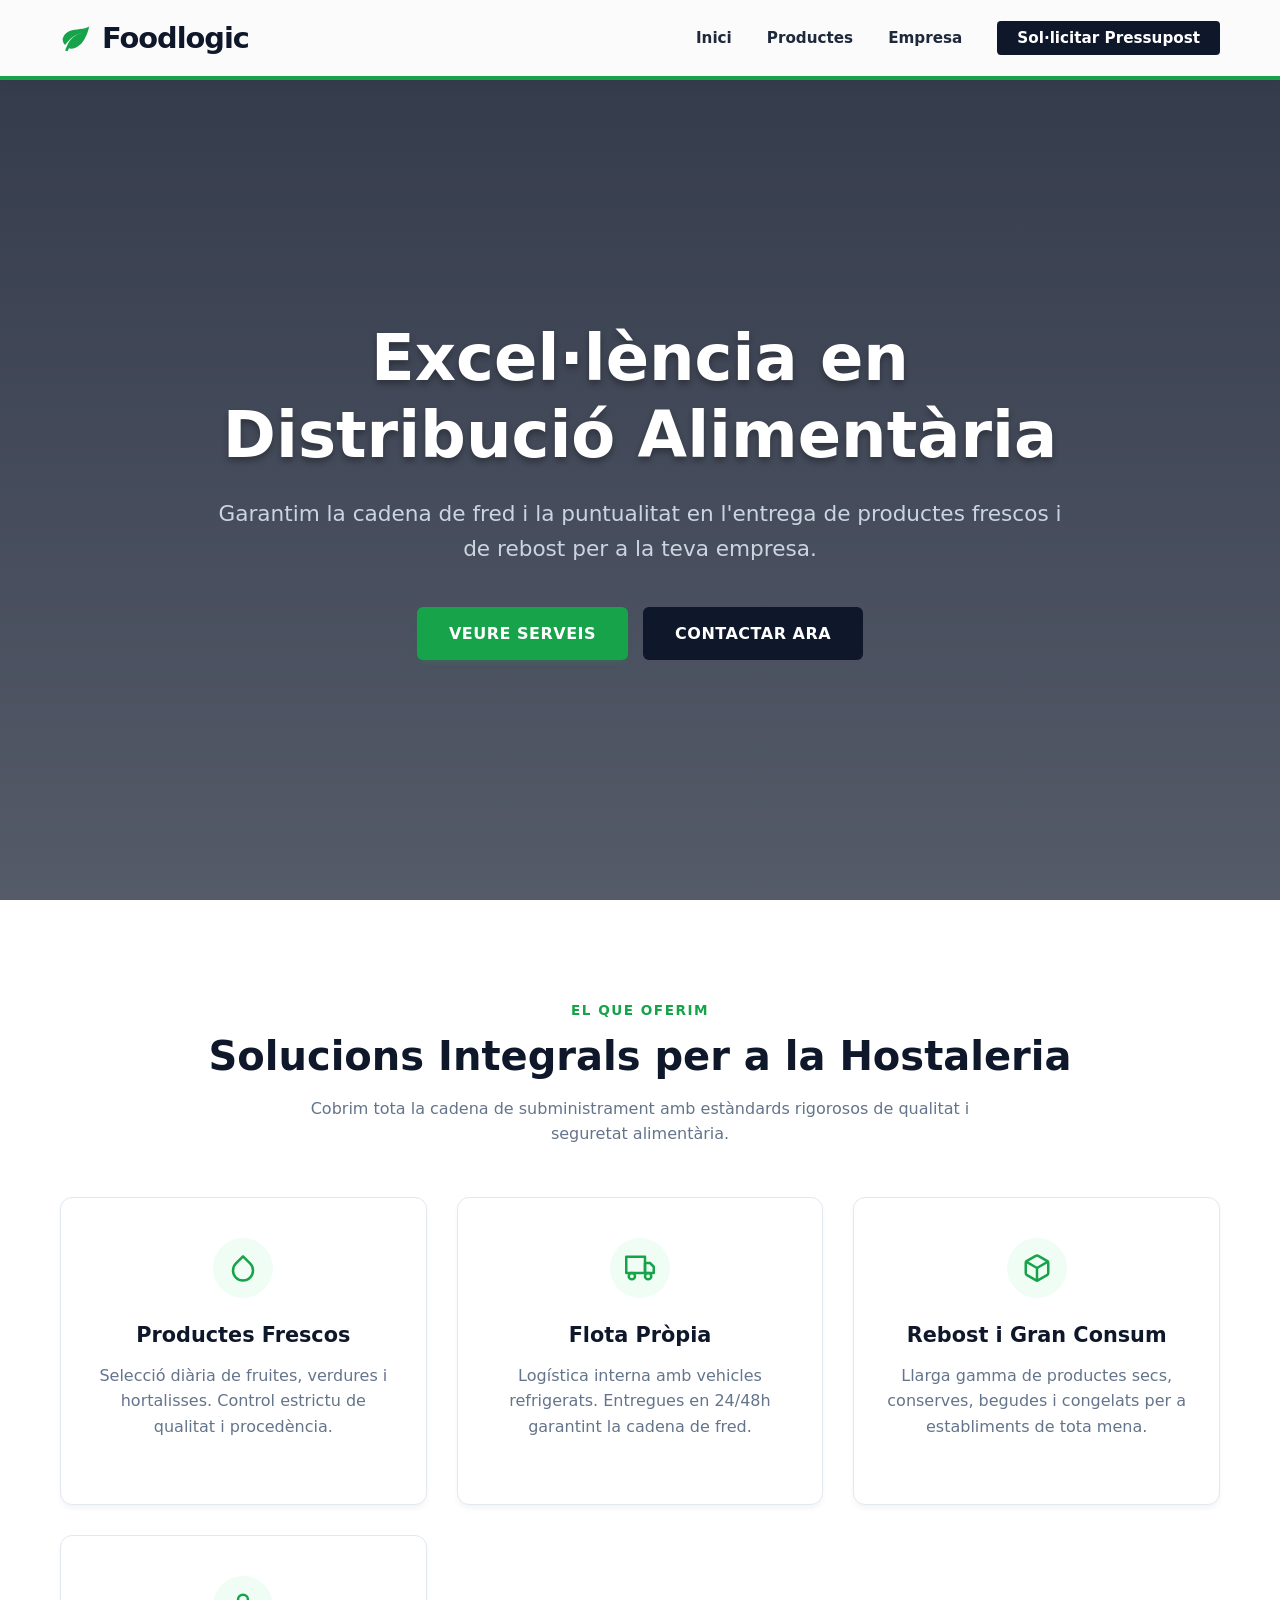
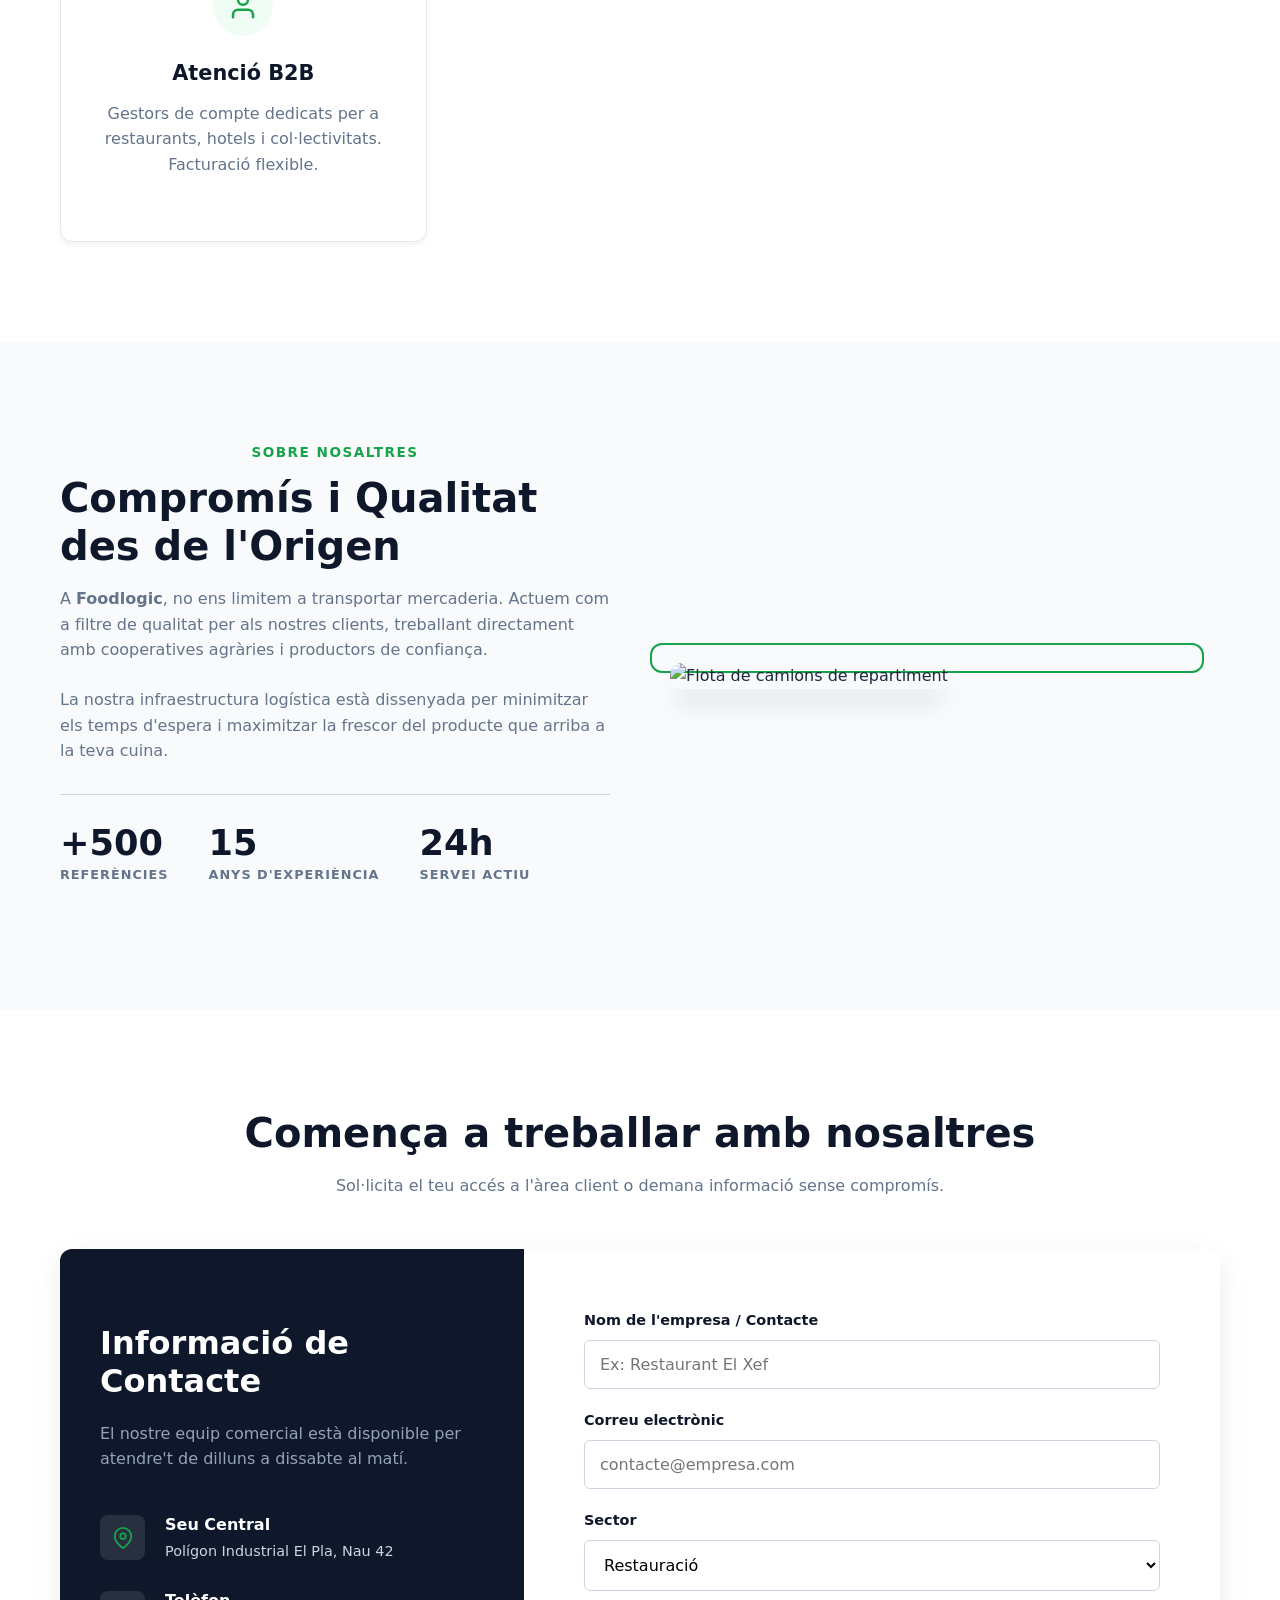
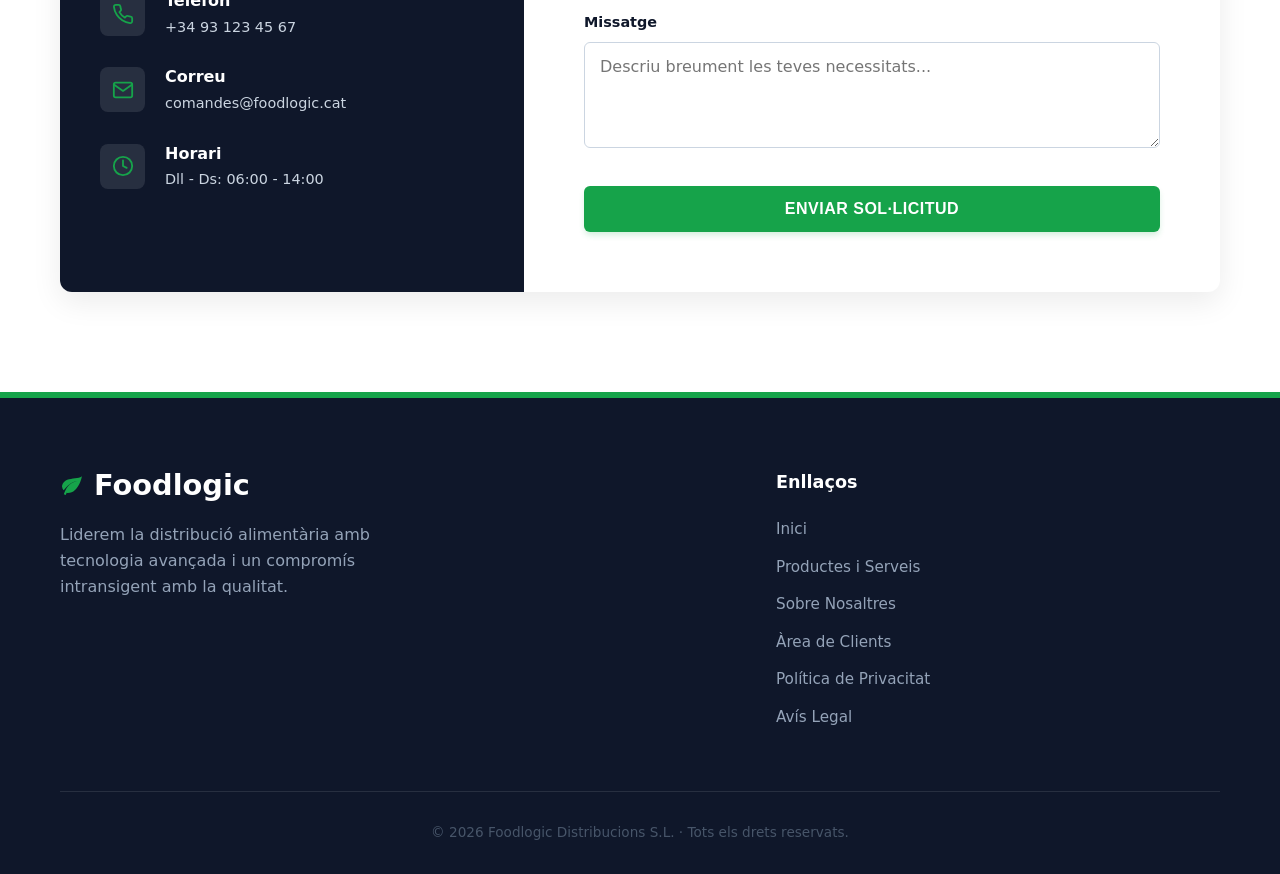
==== commit eba7c78e: "privacitat" ====
--- a/docs/index.html
+++ b/docs/index.html
@@ -22,7 +22,7 @@
       --text-light: #64748b;
       --white: #ffffff;
       
-      /* Espaiat i Dimensions */
+      /* Espaiad i Dimensions */
       --container-width: 1200px;
       --header-height: 80px;
       --border-radius: 12px; 
@@ -720,7 +720,7 @@
           </div>
         </div>
         <div class="about-image">
-          <!-- IMATGE CANVIADA: Camió de repartiment -->
+          <!-- IMATGE: Camió de repartiment -->
           <img src="https://picsum.photos/seed/deliverytruck/600/500" alt="Flota de camions de repartiment" loading="lazy">
         </div>
       </div>
@@ -847,7 +847,9 @@
             <li><a href="#serveis">Productes i Serveis</a></li>
             <li><a href="#sobre-nosaltres">Sobre Nosaltres</a></li>
             <li><a href="#contacte">Àrea de Clients</a></li>
-            <li><a href="#">Política de Privacitat</a></li>
+            <!-- ENLLAÇ A LA PÀGINA DE PRIVACITAT -->
+            <li><a href="privacitat.html">Política de Privacitat</a></li>
+            <li><a href="#">Avís Legal</a></li>
           </ul>
         </div>
       </div>
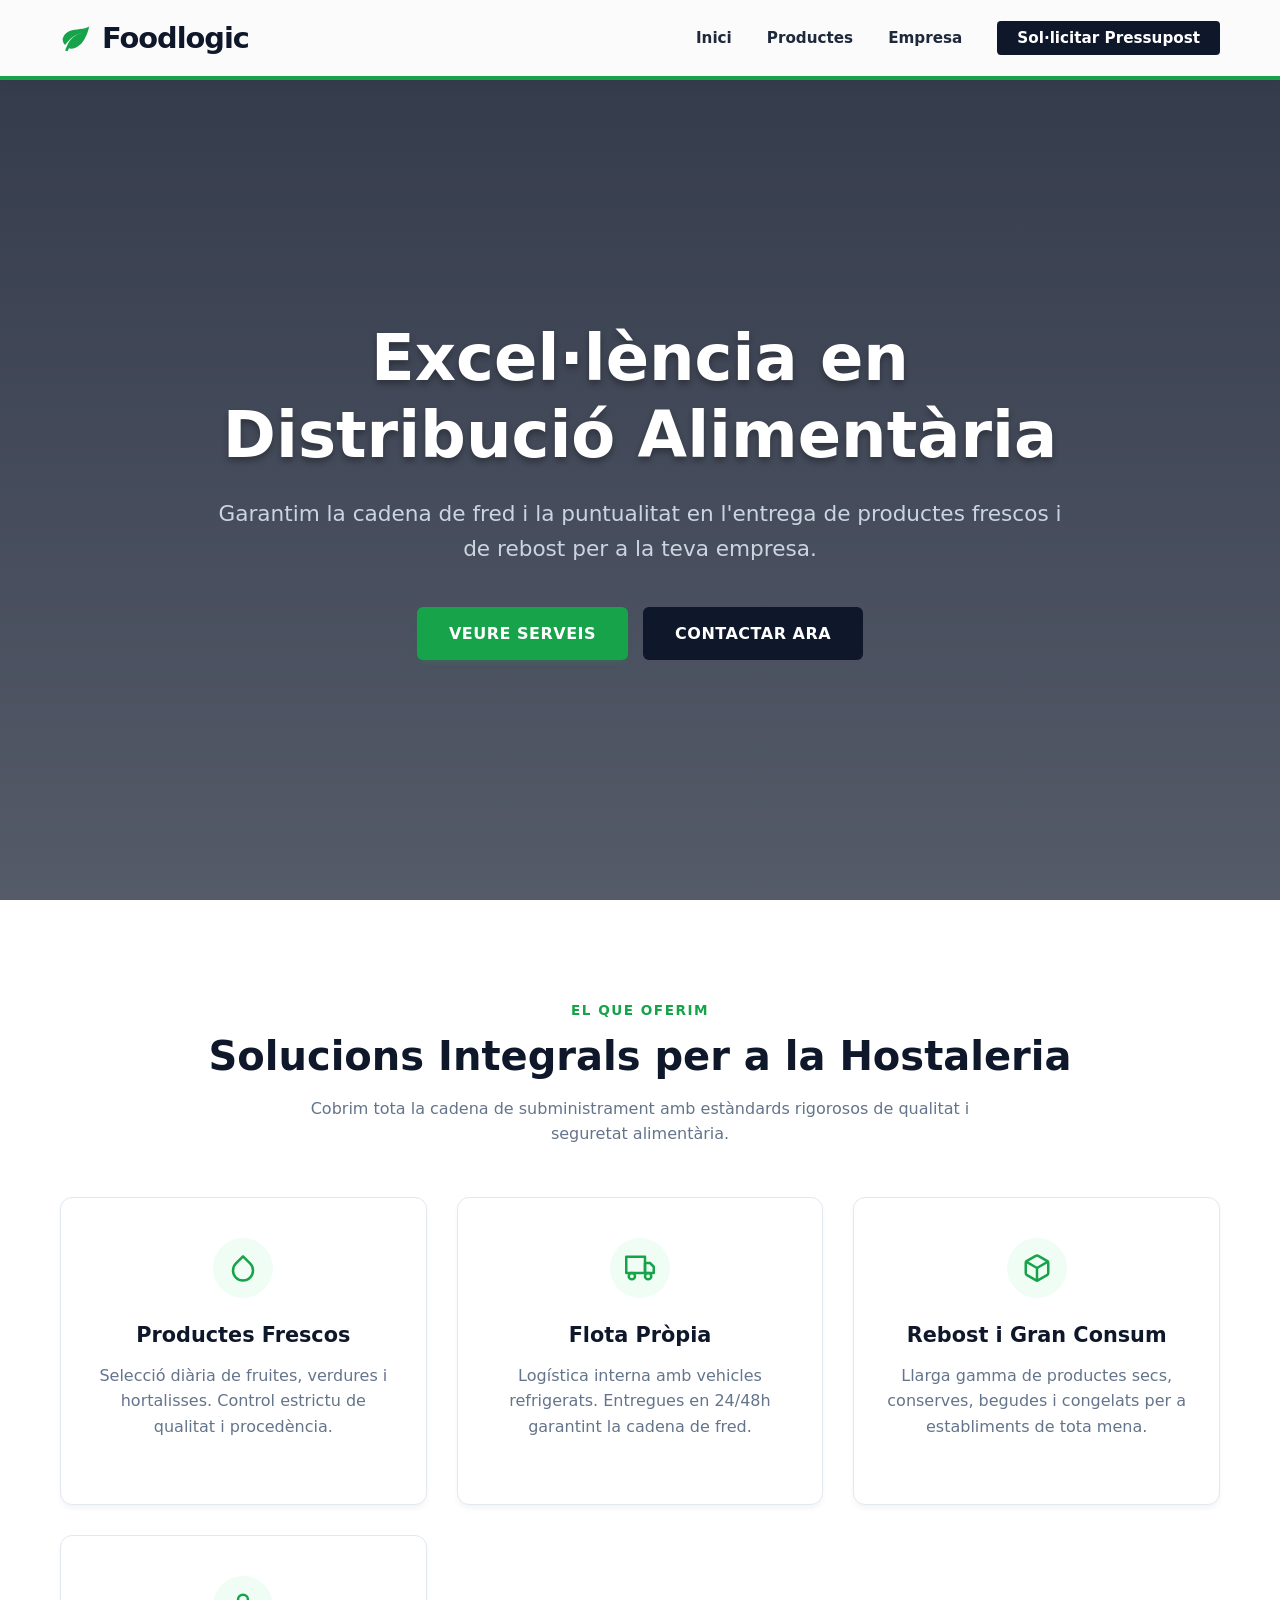
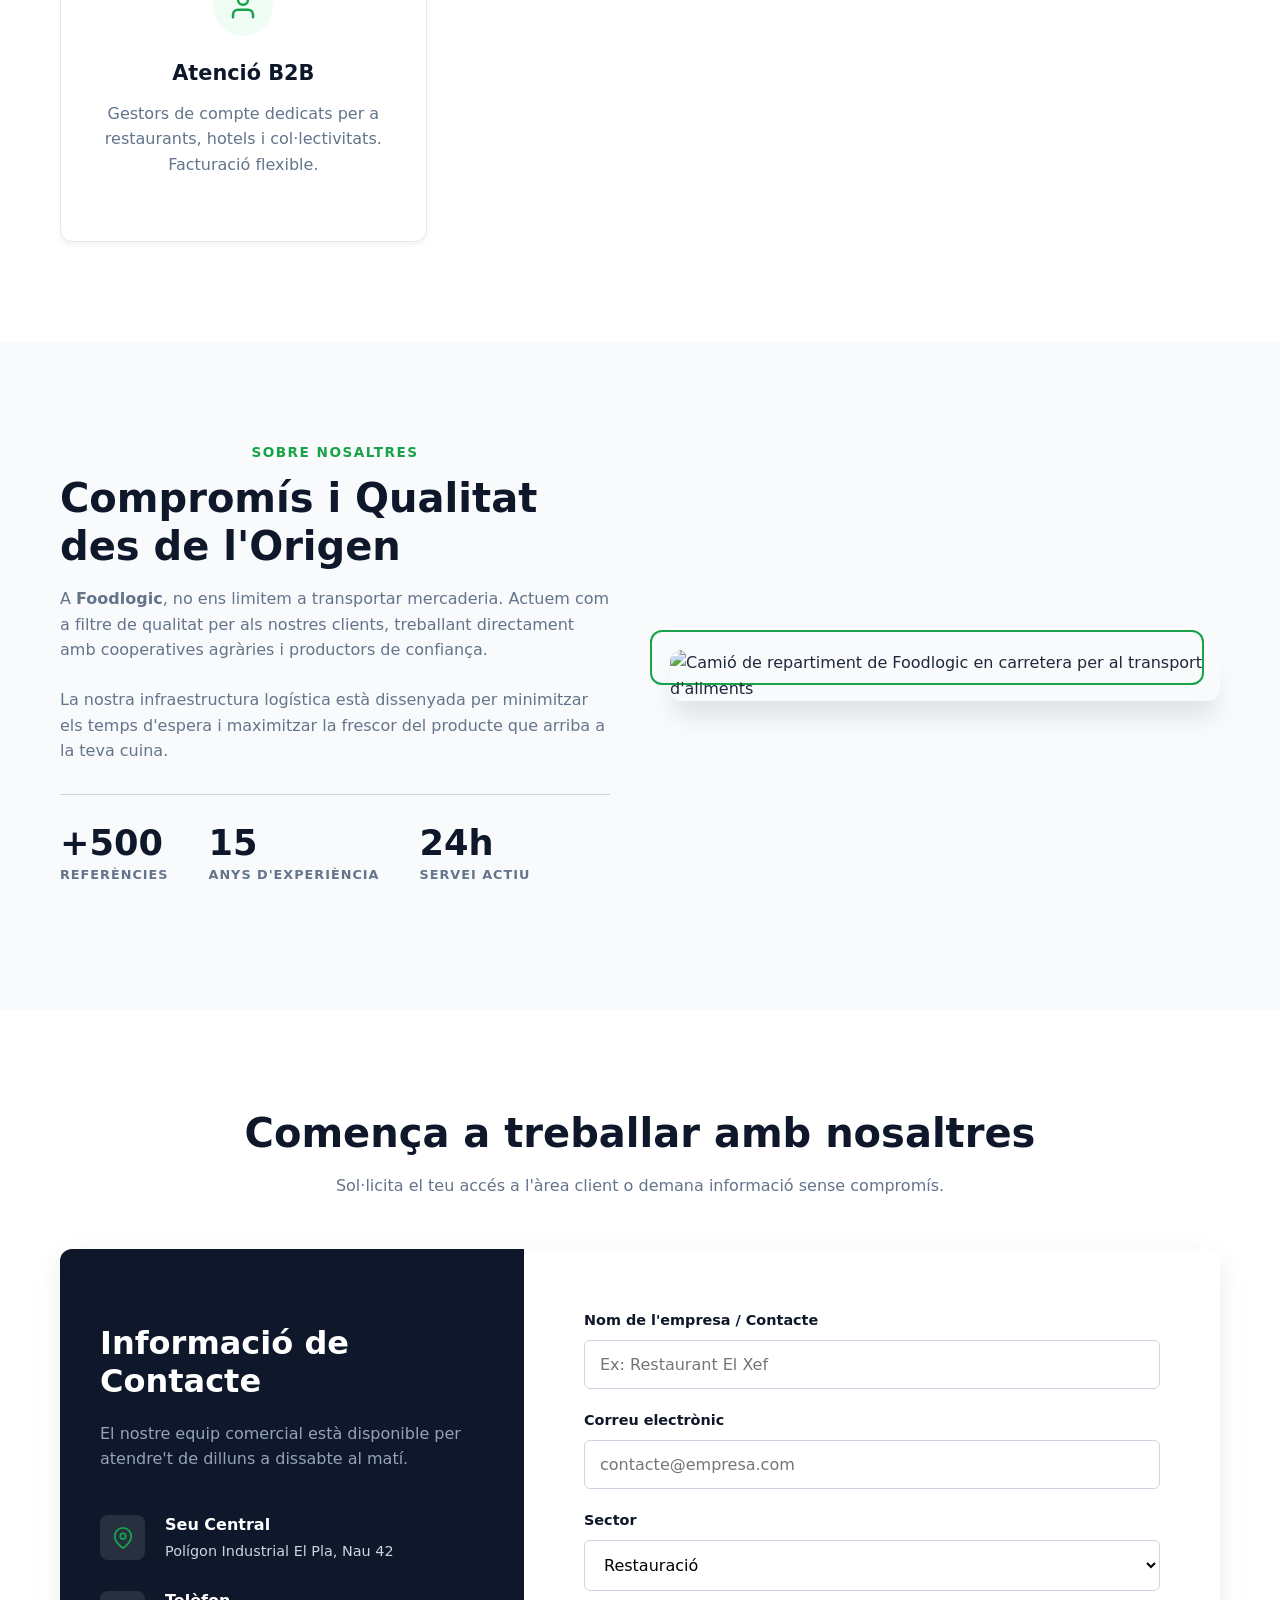
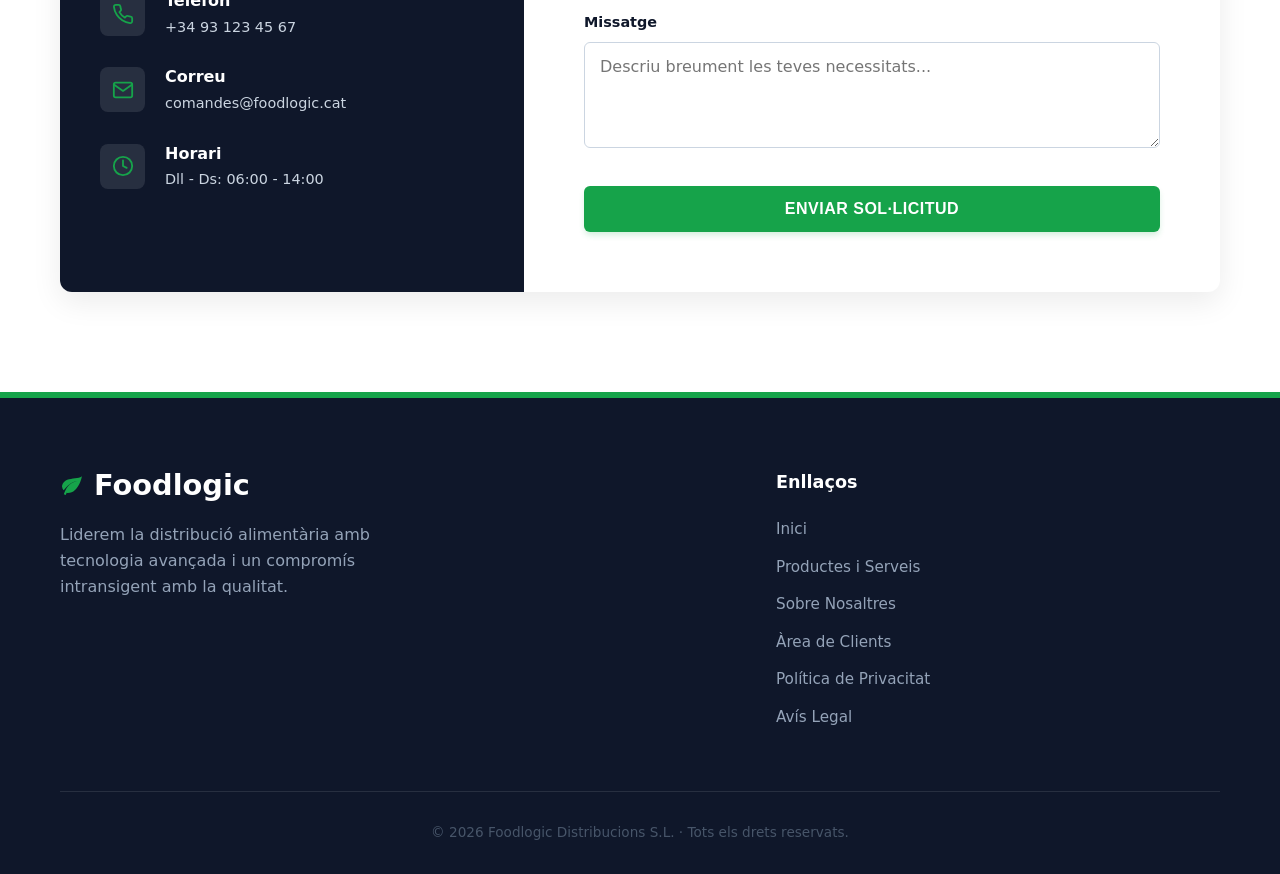
==== commit 5b58822f: "avis legal" ====
--- a/docs/index.html
+++ b/docs/index.html
@@ -11,15 +11,15 @@
        VARIABLES CSS & RESET
        ========================================= */
     :root {
-      /* Paleta de Colors (Professional & Corporate) */
+      /* Paleta de Colors (WCAG AA Compliant) */
       --primary-color: #16a34a; /* Verd Fresc */
       --primary-dark: #15803d;
       --secondary-color: #0f172a; /* Blau Fosc (Corporatiu) */
       --secondary-light: #334155; /* Gris Blavós */
       --bg-light: #f8fafc;
       --bg-white: #ffffff;
-      --text-main: #1e293b;
-      --text-light: #64748b;
+      --text-main: #1e293b; /* Contrast 14.8:1 sobre blanc */
+      --text-light: #64748b; /* Contrast 7.0:1 sobre blanc */
       --white: #ffffff;
       
       /* Espaiad i Dimensions */
@@ -78,6 +78,21 @@
       text-decoration: none;
       color: inherit;
       transition: var(--transition);
+    }
+
+    /* =========================================
+       ACCESSIBILITAT: NAVEGACIÓ PER TECLAT (FOCUS)
+       ========================================= */
+    /* Estil visible per als elements que tenen el focus quan es navega amb teclat */
+    :focus-visible {
+      outline: 3px solid var(--primary-color);
+      outline-offset: 2px;
+      box-shadow: 0 0 0 4px rgba(22, 163, 74, 0.2);
+    }
+
+    /* Netejar outline en mouse per estètica, però mantenir el focus-visible */
+    *:focus:not(:focus-visible) {
+      outline: none;
     }
 
     /* Botons */
@@ -160,6 +175,9 @@
       cursor: pointer;
       flex-direction: column;
       gap: 5px;
+      background: none;
+      border: none;
+      padding: 0;
     }
 
     .bar {
@@ -206,6 +224,7 @@
       align-items: center;
       justify-content: center;
       text-align: center;
+      /* Imatge decorativa de fons (CSS), no requereix ALT */
       background: linear-gradient(rgba(15, 23, 42, 0.85), rgba(15, 23, 42, 0.7)), 
                   url('https://picsum.photos/seed/foodmarket/1920/1080.jpg') no-repeat center center/cover;
       color: var(--white);
@@ -275,7 +294,7 @@
       border-color: var(--primary-color);
     }
 
-    /* Icones SVG */
+    /* Icones SVG Decoratives */
     .card-icon {
       width: 60px;
       height: 60px;
@@ -370,7 +389,7 @@
        CONTACTE
        ========================================= */
     #contacte {
-      background-color: var(--white);
+      background-color: var(--bg-white);
     }
     
     .contact-layout {
@@ -592,19 +611,20 @@
   <!-- ===== CABECERA ===== -->
   <header>
     <div class="container nav">
-      <a href="#" class="logo">
-        <!-- Icona Fulla SVG -->
-        <svg viewBox="0 0 24 24">
+      <!-- Afegeix aria-label per accessibilitat -->
+      <a href="#" class="logo" aria-label="Anar a l'inici - Foodlogic">
+        <!-- SVG Decorativa (aria-hidden) -->
+        <svg viewBox="0 0 24 24" aria-hidden="true">
           <path d="M17,8C8,10,5.9,16.17,3.82,21.34L5.71,22l1-2.3A4.49,4.49,0,0,0,8,20C19,20,22,3,22,3,21,5,14,5.25,9,6.25S2,11.5,2,13.5a6.22,6.22,0,0,0,1.75,3.75C7,13,11,9,17,8Z"></path>
         </svg>
         Foodlogic
       </a>
       
-      <div class="hamburger" id="hamburger">
+      <button class="hamburger" id="hamburger" aria-label="Obrir menú de navegació">
         <div class="bar"></div>
         <div class="bar"></div>
         <div class="bar"></div>
-      </div>
+      </button>
 
       <ul class="nav-links" id="nav-links">
         <li><a href="#inici">Inici</a></li>
@@ -640,8 +660,8 @@
         <div class="cards-container">
           <article class="card">
             <div class="card-icon">
-              <!-- Icona Productes Frescos -->
-              <svg viewBox="0 0 24 24" stroke-linecap="round" stroke-linejoin="round">
+              <!-- Icona Decorativa (aria-hidden) -->
+              <svg viewBox="0 0 24 24" stroke-linecap="round" stroke-linejoin="round" aria-hidden="true">
                 <path d="M12 2.69l5.66 5.66a8 8 0 1 1-11.31 0z"></path>
               </svg>
             </div>
@@ -651,8 +671,7 @@
 
           <article class="card">
             <div class="card-icon">
-              <!-- Icona Camió/Logística -->
-              <svg viewBox="0 0 24 24" stroke-linecap="round" stroke-linejoin="round">
+              <svg viewBox="0 0 24 24" stroke-linecap="round" stroke-linejoin="round" aria-hidden="true">
                 <rect x="1" y="3" width="15" height="13"></rect>
                 <polygon points="16 8 20 8 23 11 23 16 16 16 16 8"></polygon>
                 <circle cx="5.5" cy="18.5" r="2.5"></circle>
@@ -665,8 +684,7 @@
 
           <article class="card">
             <div class="card-icon">
-              <!-- Icona Caixa/Magatzem -->
-              <svg viewBox="0 0 24 24" stroke-linecap="round" stroke-linejoin="round">
+              <svg viewBox="0 0 24 24" stroke-linecap="round" stroke-linejoin="round" aria-hidden="true">
                 <path d="M21 16V8a2 2 0 0 0-1-1.73l-7-4a2 2 0 0 0-2 0l-7 4A2 2 0 0 0 3 8v8a2 2 0 0 0 1 1.73l7 4a2 2 0 0 0 2 0l7-4A2 2 0 0 0 21 16z"></path>
                 <polyline points="3.27 6.96 12 12.01 20.73 6.96"></polyline>
                 <line x1="12" y1="22.08" x2="12" y2="12"></line>
@@ -678,8 +696,7 @@
           
           <article class="card">
             <div class="card-icon">
-              <!-- Icona Mà/Client -->
-              <svg viewBox="0 0 24 24" stroke-linecap="round" stroke-linejoin="round">
+              <svg viewBox="0 0 24 24" stroke-linecap="round" stroke-linejoin="round" aria-hidden="true">
                 <path d="M20 21v-2a4 4 0 0 0-4-4H8a4 4 0 0 0-4 4v2"></path>
                 <circle cx="12" cy="7" r="4"></circle>
               </svg>
@@ -720,8 +737,8 @@
           </div>
         </div>
         <div class="about-image">
-          <!-- IMATGE: Camió de repartiment -->
-          <img src="https://picsum.photos/seed/deliverytruck/600/500" alt="Flota de camions de repartiment" loading="lazy">
+          <!-- Alt Text descriptiu per a lectors de pantalla -->
+          <img src="https://picsum.photos/seed/deliverytruck/600/500" alt="Camió de repartiment de Foodlogic en carretera per al transport d'aliments" loading="lazy">
         </div>
       </div>
     </section>
@@ -739,8 +756,8 @@
             
             <div class="info-item">
               <div class="info-icon">
-                <!-- Icona Ubicació -->
-                <svg viewBox="0 0 24 24" stroke-linecap="round" stroke-linejoin="round">
+                <!-- Icona Decorativa -->
+                <svg viewBox="0 0 24 24" stroke-linecap="round" stroke-linejoin="round" aria-hidden="true">
                   <path d="M21 10c0 7-9 13-9 13s-9-6-9-13a9 9 0 0 1 18 0z"></path>
                   <circle cx="12" cy="10" r="3"></circle>
                 </svg>
@@ -752,8 +769,7 @@
             </div>
             <div class="info-item">
               <div class="info-icon">
-                <!-- Icona Telèfon -->
-                <svg viewBox="0 0 24 24" stroke-linecap="round" stroke-linejoin="round">
+                <svg viewBox="0 0 24 24" stroke-linecap="round" stroke-linejoin="round" aria-hidden="true">
                   <path d="M22 16.92v3a2 2 0 0 1-2.18 2 19.79 19.79 0 0 1-8.63-3.07 19.5 19.5 0 0 1-6-6 19.79 19.79 0 0 1-3.07-8.67A2 2 0 0 1 4.11 2h3a2 2 0 0 1 2 1.72 12.84 12.84 0 0 0 .7 2.81 2 2 0 0 1-.45 2.11L8.09 9.91a16 16 0 0 0 6 6l1.27-1.27a2 2 0 0 1 2.11-.45 12.84 12.84 0 0 0 2.81.7A2 2 0 0 1 22 16.92z"></path>
                 </svg>
               </div>
@@ -764,8 +780,7 @@
             </div>
             <div class="info-item">
               <div class="info-icon">
-                <!-- Icona Correu -->
-                <svg viewBox="0 0 24 24" stroke-linecap="round" stroke-linejoin="round">
+                <svg viewBox="0 0 24 24" stroke-linecap="round" stroke-linejoin="round" aria-hidden="true">
                   <path d="M4 4h16c1.1 0 2 .9 2 2v12c0 1.1-.9 2-2 2H4c-1.1 0-2-.9-2-2V6c0-1.1.9-2 2-2z"></path>
                   <polyline points="22,6 12,13 2,6"></polyline>
                 </svg>
@@ -777,8 +792,7 @@
             </div>
             <div class="info-item">
               <div class="info-icon">
-                <!-- Icona Rellotge -->
-                <svg viewBox="0 0 24 24" stroke-linecap="round" stroke-linejoin="round">
+                <svg viewBox="0 0 24 24" stroke-linecap="round" stroke-linejoin="round" aria-hidden="true">
                   <circle cx="12" cy="12" r="10"></circle>
                   <polyline points="12 6 12 12 16 14"></polyline>
                 </svg>
@@ -832,8 +846,7 @@
       <div class="footer-grid">
         <div class="footer-brand">
           <h3>
-            <!-- Icona Petita Fulla -->
-            <svg viewBox="0 0 24 24">
+            <svg viewBox="0 0 24 24" aria-hidden="true">
               <path d="M17,8C8,10,5.9,16.17,3.82,21.34L5.71,22l1-2.3A4.49,4.49,0,0,0,8,20C19,20,22,3,22,3,21,5,14,5.25,9,6.25S2,11.5,2,13.5a6.22,6.22,0,0,0,1.75,3.75C7,13,11,9,17,8Z"></path>
             </svg>
             Foodlogic
@@ -847,9 +860,8 @@
             <li><a href="#serveis">Productes i Serveis</a></li>
             <li><a href="#sobre-nosaltres">Sobre Nosaltres</a></li>
             <li><a href="#contacte">Àrea de Clients</a></li>
-            <!-- ENLLAÇ A LA PÀGINA DE PRIVACITAT -->
             <li><a href="privacitat.html">Política de Privacitat</a></li>
-            <li><a href="#">Avís Legal</a></li>
+            <li><a href="avislegal.html">Avís Legal</a></li>
           </ul>
         </div>
       </div>
@@ -866,12 +878,15 @@
     const links = document.querySelectorAll('.nav-links li');
 
     hamburger.addEventListener('click', () => {
+      const expanded = hamburger.getAttribute('aria-expanded') === 'true' || false;
+      hamburger.setAttribute('aria-expanded', !expanded);
       navLinks.classList.toggle('active');
     });
 
     links.forEach(link => {
       link.addEventListener('click', () => {
         navLinks.classList.remove('active');
+        hamburger.setAttribute('aria-expanded', 'false');
       });
     });
   </script>
